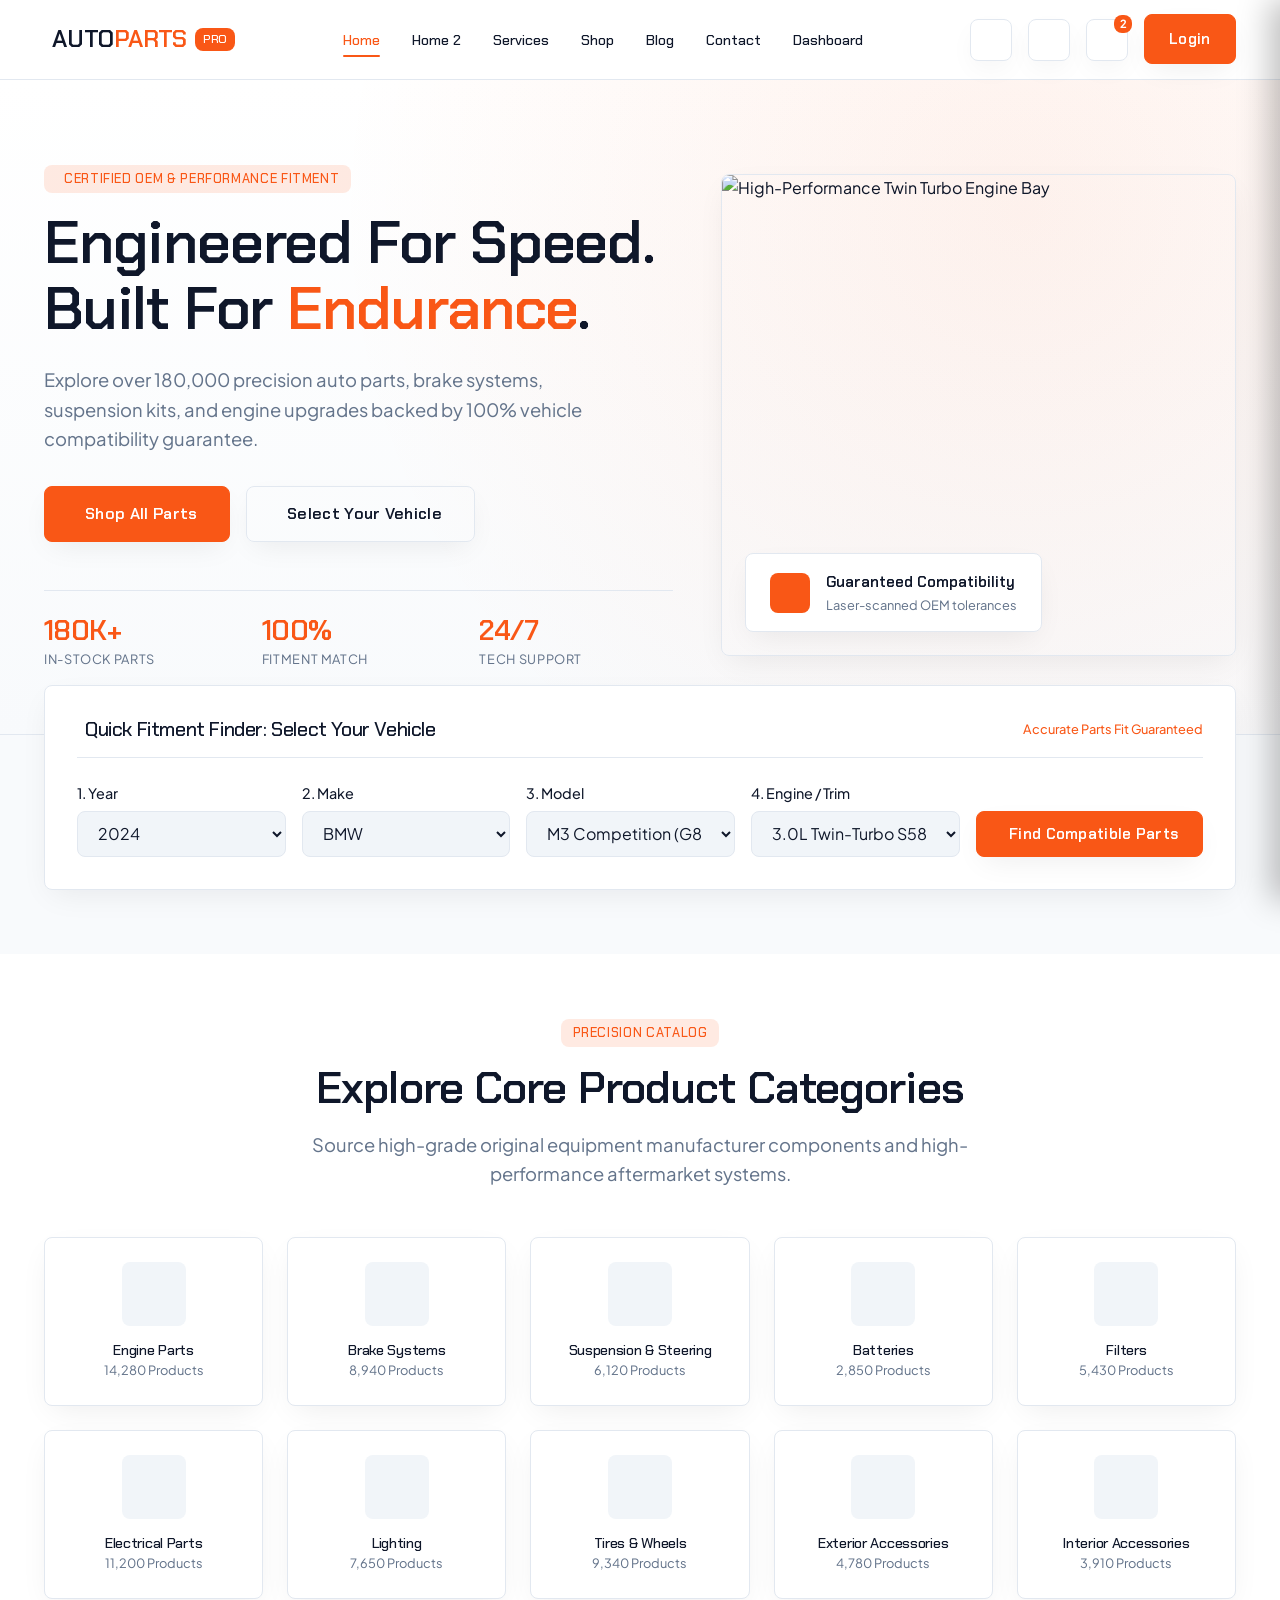
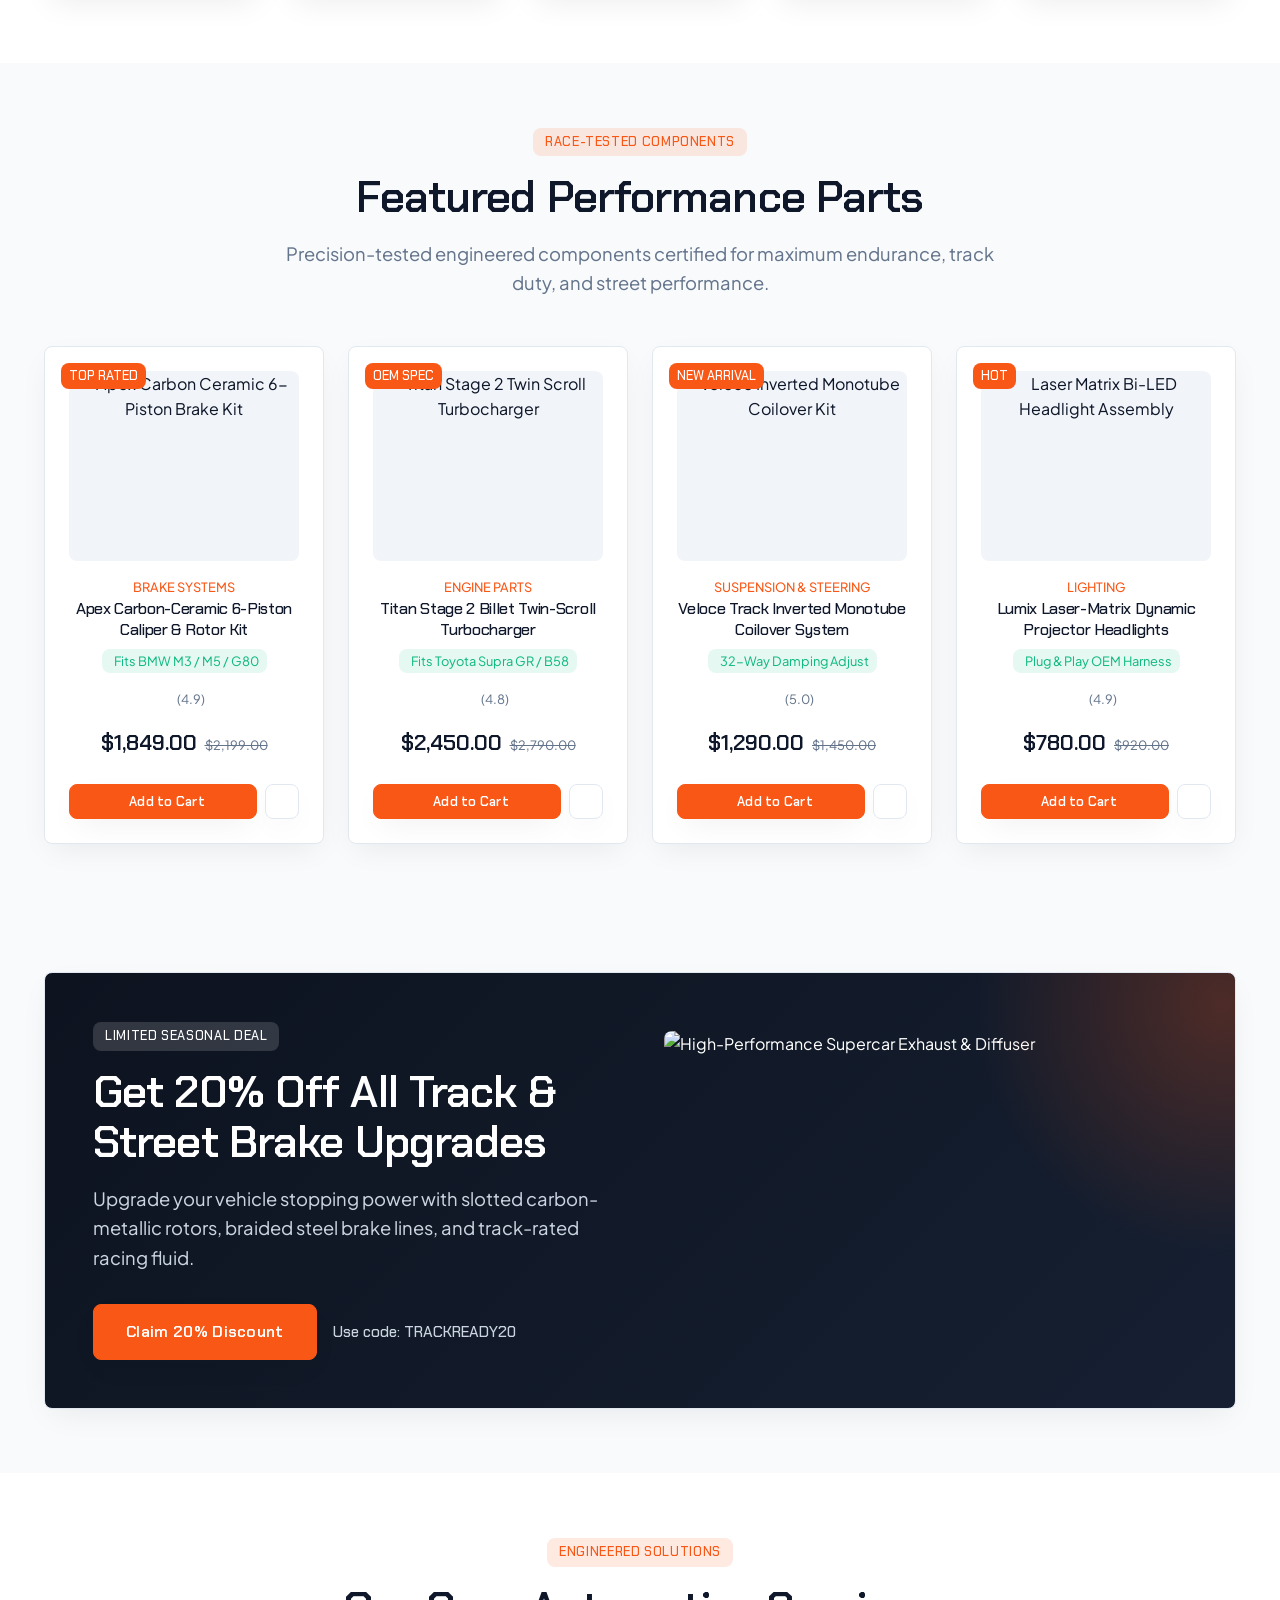
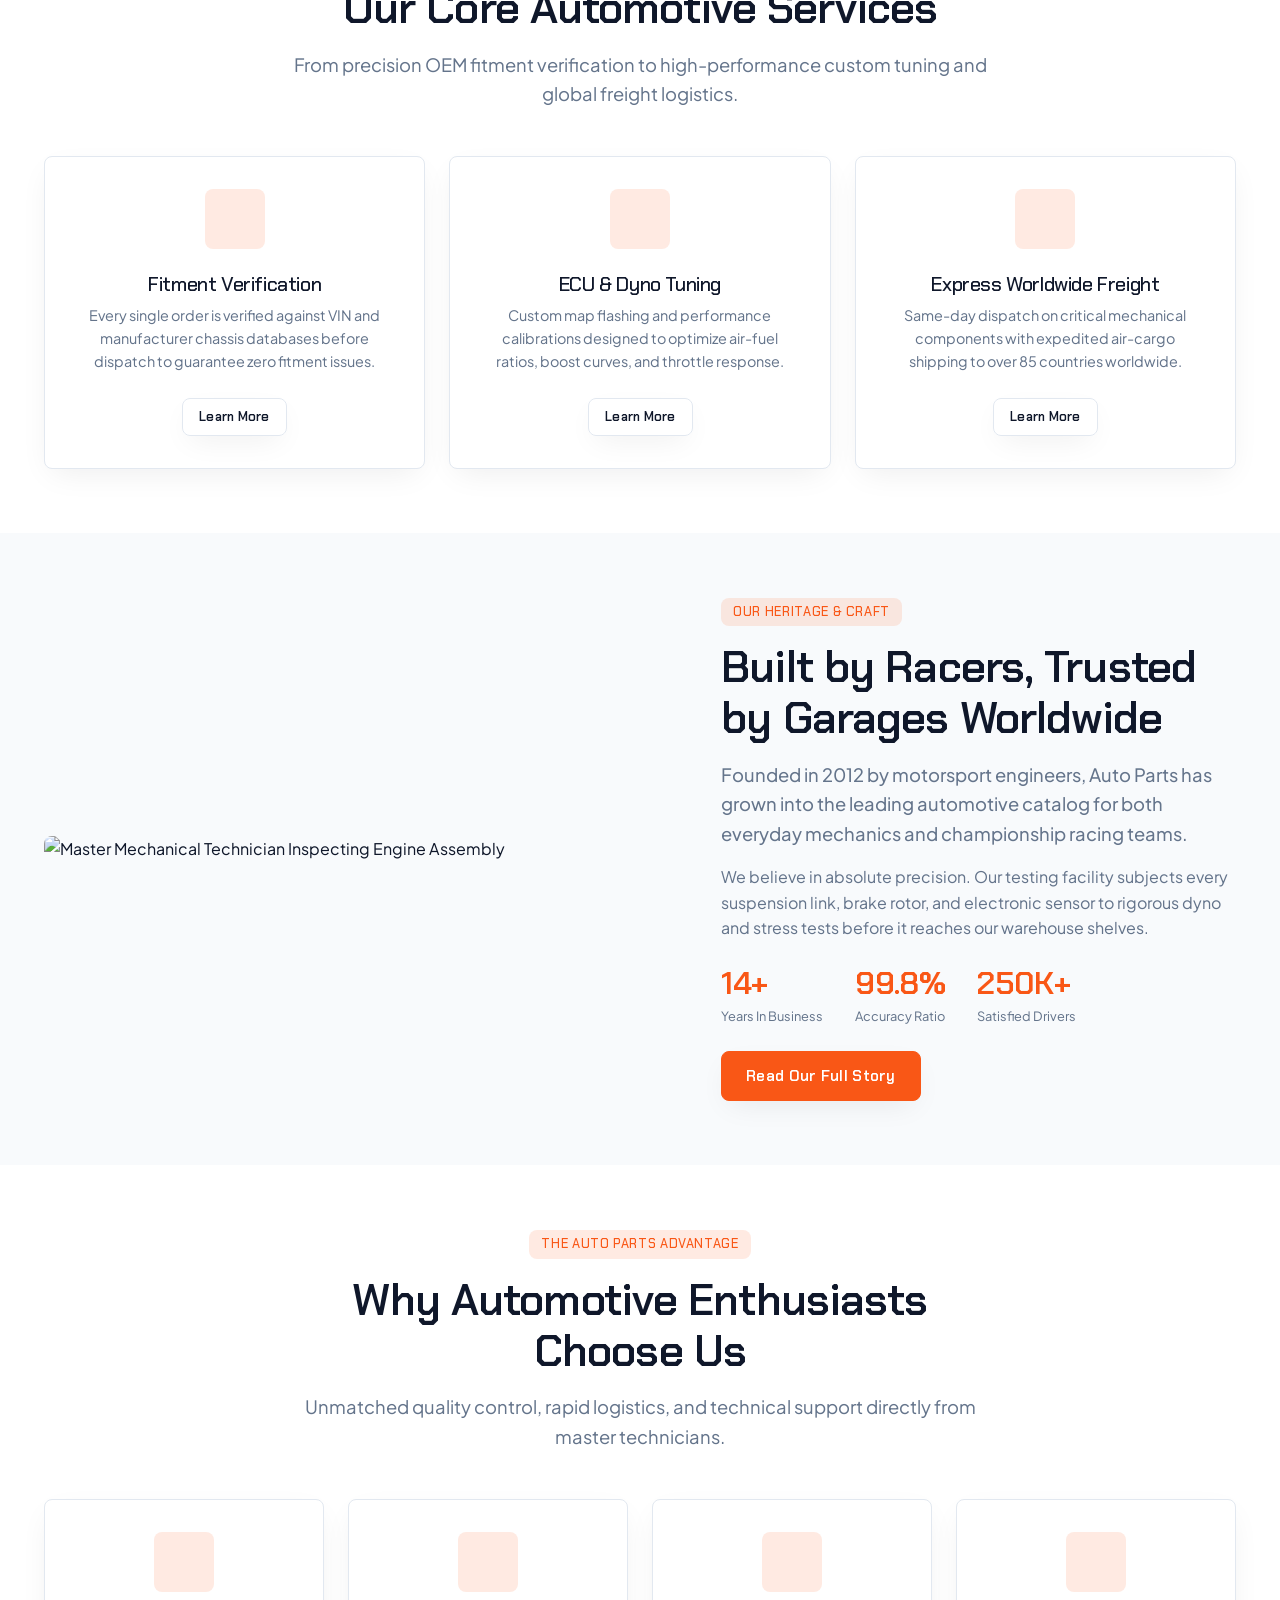
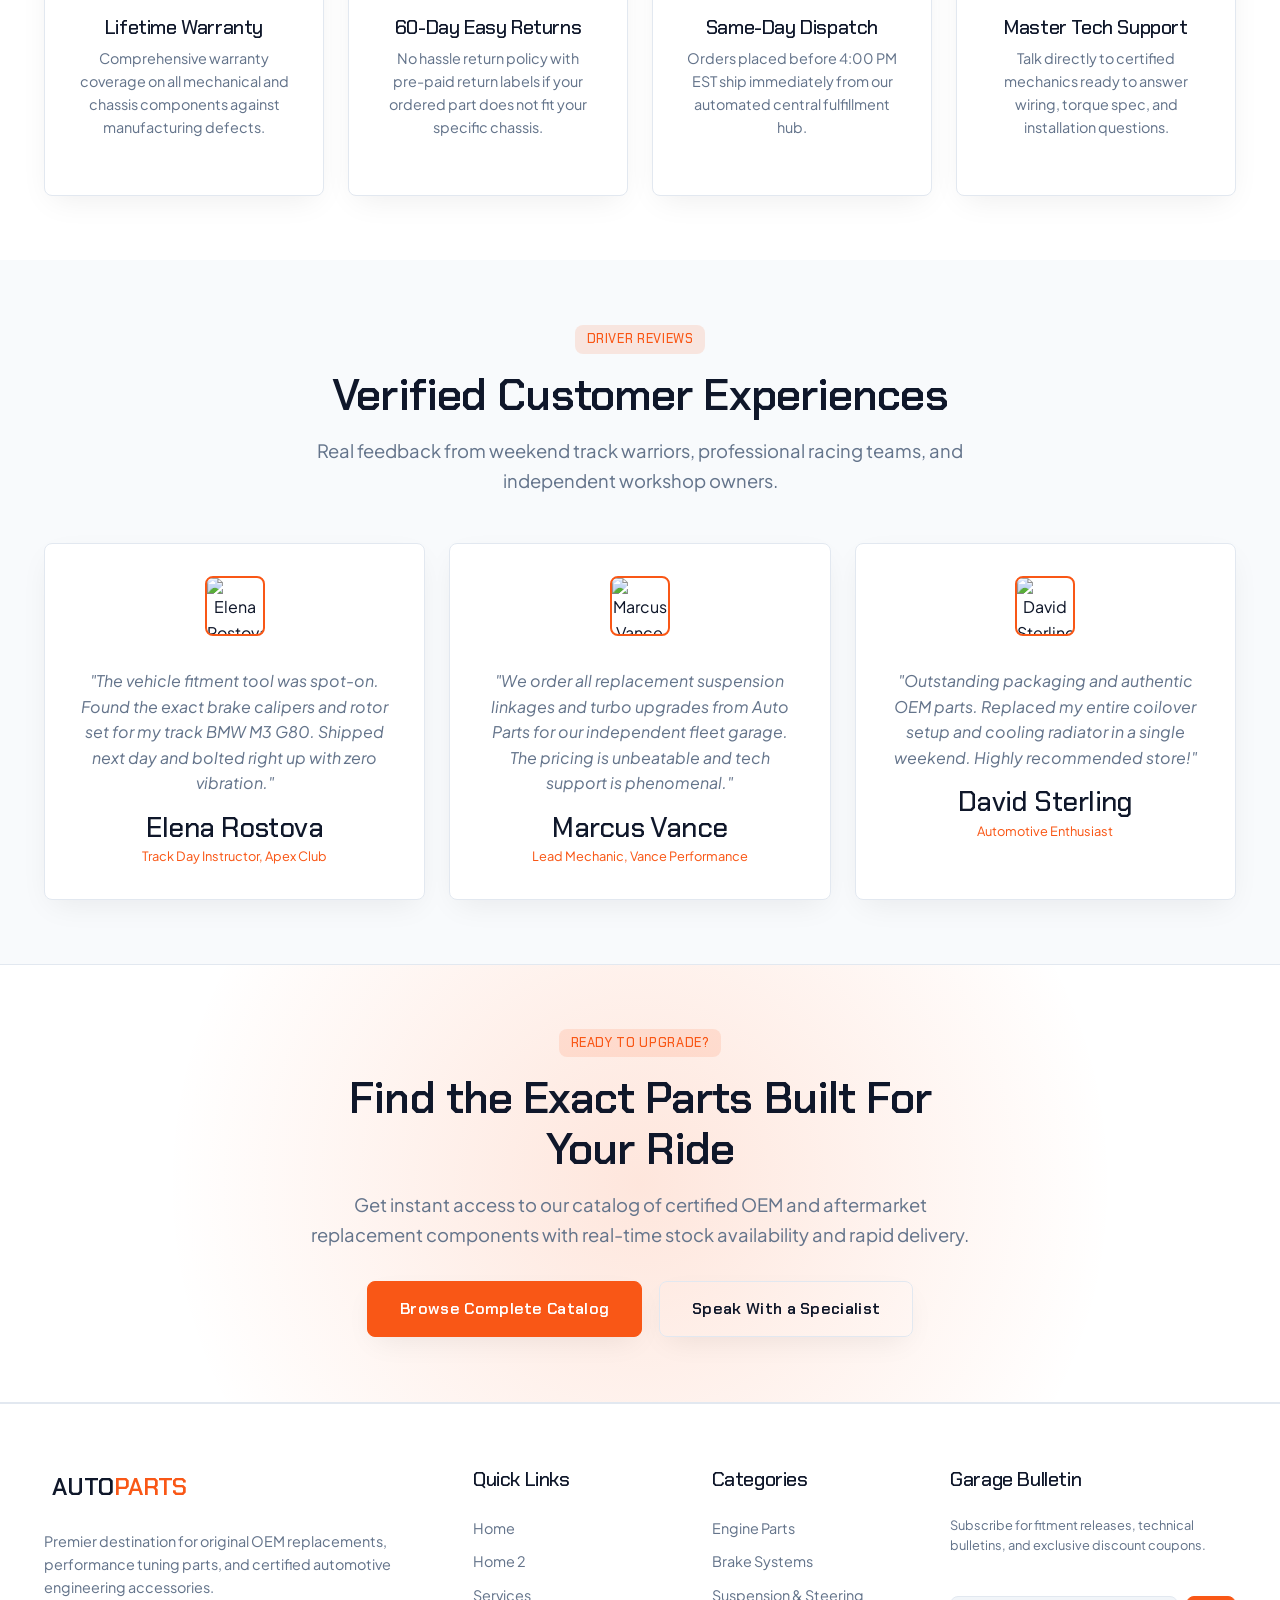
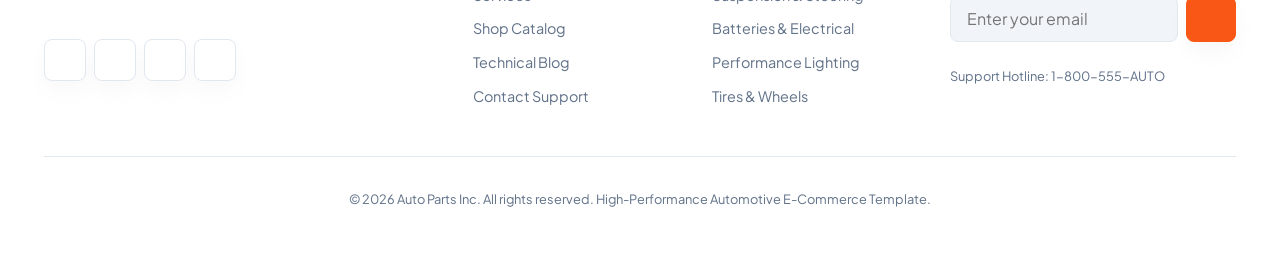
==== index.html @ 6fe3d00c "first commit" ====
<!DOCTYPE html>
<html lang="en">
<head>
  <meta charset="UTF-8">
  <meta name="viewport" content="width=device-width, initial-scale=1.0">
  <title>Auto Parts — High-Performance Automotive Parts & Accessories</title>
  <meta name="description" content="Premium OEM and aftermarket auto parts, high-performance brake systems, engines, suspension, and vehicle fitment lookup with guaranteed compatibility.">
  
  <!-- Favicon -->
  <link rel="icon" href="data:image/svg+xml,<svg xmlns='http://www.w3.org/2000/svg' viewBox='0 0 24 24' fill='%23f95716'><path d='M12 2C6.48 2 2 6.48 2 12s4.48 10 10 10 10-4.48 10-10S17.52 2 12 2zm0 18c-4.41 0-8-3.59-8-8s3.59-8 8-8 8 3.59 8 8-3.59 8-8 8zm-1-13h2v6h-2zm0 8h2v2h-2z'/></svg>">

  <!-- Remix Icon CDN -->
  <link rel="stylesheet" href="https://cdn.jsdelivr.net/npm/remixicon@4.2.0/fonts/remixicon.css">

  <!-- Core Stylesheet -->
  <link rel="stylesheet" href="assets/css/style.css">
  <link rel="stylesheet" href="assets/css/rtl.css" id="rtl-stylesheet" disabled>

  <!-- Structured Data JSON-LD (Step 14) -->
  <script type="application/ld+json">
  {
    "@context": "https://schema.org",
    "@type": "AutoPartsStore",
    "name": "Auto Parts",
    "description": "High-Performance automotive parts, OEM replacements, and precision accessories.",
    "url": "https://autoparts.com",
    "priceRange": "$$",
    "telephone": "+1-800-555-AUTO",
    "address": {
      "@type": "PostalAddress",
      "streetAddress": "400 Performance Way",
      "addressLocality": "Detroit",
      "addressRegion": "MI",
      "postalCode": "48201",
      "addressCountry": "US"
    }
  }
  </script>
</head>
<body>

  <!-- SITE HEADER (STEP 4) -->
  <header class="site-header" id="site-header">
    <div class="container header-container">
      <!-- Brand Logo -->
      <a href="index.html" class="brand-logo" id="brand-logo" aria-label="Auto Parts Home">
        <i class="ri-steering-2-fill"></i>
        <span>AUTO<span style="color: var(--color-accent);">PARTS</span></span>
        <span class="brand-badge">PRO</span>
      </a>

      <!-- Desktop Horizontal Navigation (> 1024px) -->
      <nav aria-label="Main Navigation">
        <ul class="nav-menu-desktop">
          <li><a href="index.html" class="nav-link active">Home</a></li>
          <li><a href="home2.html" class="nav-link">Home 2</a></li>
          <li><a href="services.html" class="nav-link">Services</a></li>
          <li><a href="shop.html" class="nav-link">Shop</a></li>
          <li><a href="blog.html" class="nav-link">Blog</a></li>
          <li><a href="contact.html" class="nav-link">Contact</a></li>
          <li><a href="dashboard.html" class="nav-link">Dashboard</a></li>
        </ul>
      </nav>

      <!-- Action Items: RTL, Theme Toggle, Cart, Login, Hamburger -->
      <div class="header-actions">
        <!-- RTL Toggle Button (Left-Right Icon per Step 5) -->
        <button class="btn-icon rtl-toggle-btn" id="rtl-toggle" aria-label="Toggle RTL Direction" title="Toggle RTL">
          <i class="ri-arrow-left-right-line"></i>
        </button>

        <!-- Theme Toggle Desktop (> 1024px) -->
        <button class="btn-icon theme-toggle-btn theme-toggle-desktop" id="theme-toggle" aria-label="Toggle Dark/Light Mode" title="Toggle Theme">
          <i class="ri-moon-line"></i>
        </button>

        <!-- Cart Quick Access -->
        <a href="shop.html" class="btn-icon" aria-label="View Shopping Cart" title="View Cart" style="position: relative;">
          <i class="ri-shopping-bag-3-line"></i>
          <span class="cart-counter-badge" style="position: absolute; top: -5px; inset-inline-end: -5px; background: var(--color-accent); color: #fff; font-size: 0.7rem; font-weight: 700; width: 18px; height: 18px; border-radius: var(--radius-global); display: inline-flex; align-items: center; justify-content: center;">2</span>
        </a>

        <!-- Login Button labeled exactly 'Login' per Step 4 -->
        <a href="login.html" class="btn btn-primary" id="nav-login-btn">Login</a>

        <!-- Hamburger Icon (<= 1024px) -->
        <button class="hamburger-btn" id="hamburger-toggle" aria-label="Open Navigation Menu">
          <i class="ri-menu-4-line"></i>
        </button>
      </div>
    </div>
  </header>

  <!-- MOBILE SLIDE DRAWER (<= 1024px) -->
  <div class="drawer-backdrop" id="drawer-backdrop"></div>
  <aside class="mobile-drawer" id="mobile-drawer" aria-label="Mobile Navigation Drawer">
    <div class="drawer-header">
      <a href="index.html" class="brand-logo">
        <i class="ri-steering-2-fill"></i>
        <span>AUTO<span style="color: var(--color-accent);">PARTS</span></span>
      </a>
      <button class="drawer-close-btn" id="drawer-close" aria-label="Close Navigation Drawer">
        <i class="ri-close-line"></i>
      </button>
    </div>

    <!-- Navigation Links -->
    <ul class="drawer-links">
      <li><a href="index.html" class="drawer-link active"><i class="ri-home-4-line"></i> Home</a></li>
      <li><a href="home2.html" class="drawer-link"><i class="ri-dashboard-2-line"></i> Home 2</a></li>
      <li><a href="services.html" class="drawer-link"><i class="ri-tools-line"></i> Services</a></li>
      <li><a href="shop.html" class="drawer-link"><i class="ri-store-2-line"></i> Shop Catalog</a></li>
      <li><a href="blog.html" class="drawer-link"><i class="ri-article-line"></i> Blog</a></li>
      <li><a href="contact.html" class="drawer-link"><i class="ri-mail-line"></i> Contact</a></li>
      <li><a href="dashboard.html" class="drawer-link"><i class="ri-speed-up-line"></i> Dashboard</a></li>
      <li><a href="login.html" class="drawer-link"><i class="ri-login-box-line"></i> Login</a></li>
    </ul>

    <!-- Controls inside drawer per Step 5 & 6 -->
    <div class="drawer-controls">
      <div class="drawer-control-row">
        <span>Dark / Light Mode</span>
        <button class="btn-icon theme-toggle-btn" aria-label="Toggle Theme in Drawer">
          <i class="ri-moon-line"></i>
        </button>
      </div>
      <div class="drawer-control-row">
        <span>Toggle RTL (⇄)</span>
        <button class="btn-icon rtl-toggle-btn" aria-label="Toggle RTL in Drawer">
          <i class="ri-arrow-left-right-line"></i>
        </button>
      </div>
    </div>
  </aside>

  <main id="main-content">
    <!-- 9.1 HERO SECTION WITH ANIMATION (STEP 11) -->
    <section class="hero-section" id="hero">
      <div class="container hero-grid">
        <div class="hero-content">
          <div class="section-tag">
            <i class="ri-shield-flash-line"></i> Certified OEM & Performance Fitment
          </div>
          <h1 class="hero-title">
            Engineered For Speed. Built For <span class="accent-word">Endurance</span>.
          </h1>
          <p class="hero-desc">
            Explore over 180,000 precision auto parts, brake systems, suspension kits, and engine upgrades backed by 100% vehicle compatibility guarantee.
          </p>
          <div class="hero-actions">
            <a href="shop.html" class="btn btn-primary btn-lg" id="hero-cta-shop">
              <i class="ri-shopping-cart-2-line"></i> Shop All Parts
            </a>
            <a href="#vehicle-finder" class="btn btn-outline btn-lg" id="hero-cta-finder">
              <i class="ri-car-line"></i> Select Your Vehicle
            </a>
          </div>
          <div class="hero-stats">
            <div class="stat-item">
              <h3>180K+</h3>
              <p>In-Stock Parts</p>
            </div>
            <div class="stat-item">
              <h3>100%</h3>
              <p>Fitment Match</p>
            </div>
            <div class="stat-item">
              <h3>24/7</h3>
              <p>Tech Support</p>
            </div>
          </div>
        </div>

        <div class="hero-media">
          <div class="hero-media-wrapper">
            <img src="https://images.unsplash.com/photo-1617814076367-b759c7d7e738?auto=format&fit=crop&w=1200&q=80" alt="High-Performance Twin Turbo Engine Bay" loading="eager">
          </div>
          <div class="hero-floating-badge">
            <div class="badge-icon">
              <i class="ri-verified-badge-fill"></i>
            </div>
            <div>
              <div style="font-family: var(--font-heading); font-weight: 520; font-size: 0.95rem; color: var(--text-main);">Guaranteed Compatibility</div>
              <div style="font-size: 0.8rem; color: var(--text-muted);">Laser-scanned OEM tolerances</div>
            </div>
          </div>
        </div>
      </div>
    </section>

    <!-- VEHICLE FINDER WIDGET SECTION -->
    <section class="section" id="vehicle-finder" style="padding-top: 0;">
      <div class="container">
        <div class="vehicle-finder-card">
          <div class="finder-header">
            <h3 class="finder-title">
              <i class="ri-compass-3-line"></i> Quick Fitment Finder: Select Your Vehicle
            </h3>
            <span style="font-size: var(--size-caption); color: var(--color-accent); font-weight: var(--weight-label);">
              <i class="ri-check-line"></i> Accurate Parts Fit Guaranteed
            </span>
          </div>
          <form id="vehicle-finder-form" class="finder-form">
            <div class="form-group">
              <label for="finder-year">1. Year</label>
              <select id="finder-year" class="form-control" required>
                <option value="">Select Year</option>
                <option value="2025">2025</option>
                <option value="2024" selected>2024</option>
                <option value="2023">2023</option>
                <option value="2022">2022</option>
                <option value="2021">2021</option>
                <option value="2020">2020</option>
                <option value="2019">2019</option>
              </select>
            </div>
            <div class="form-group">
              <label for="finder-make">2. Make</label>
              <select id="finder-make" class="form-control" required>
                <option value="">Select Make</option>
                <option value="Porsche">Porsche</option>
                <option value="BMW" selected>BMW</option>
                <option value="Toyota">Toyota</option>
                <option value="Ford">Ford</option>
                <option value="Audi">Audi</option>
              </select>
            </div>
            <div class="form-group">
              <label for="finder-model">3. Model</label>
              <select id="finder-model" class="form-control" required>
                <option value="M3 Competition (G80)" selected>M3 Competition (G80)</option>
                <option value="M5 CS (F90)">M5 CS (F90)</option>
                <option value="330i M-Sport">330i M-Sport</option>
                <option value="X5 M50i">X5 M50i</option>
              </select>
            </div>
            <div class="form-group">
              <label for="finder-engine">4. Engine / Trim</label>
              <select id="finder-engine" class="form-control">
                <option value="3.0L Twin-Turbo S58" selected>3.0L Twin-Turbo S58</option>
                <option value="4.4L Twin-Turbo V8">4.4L Twin-Turbo V8</option>
                <option value="2.0L Turbo B48">2.0L Turbo B48</option>
              </select>
            </div>
            <button type="submit" class="btn btn-primary" id="finder-submit-btn">
              <i class="ri-search-line"></i> Find Compatible Parts
            </button>
          </form>
        </div>
      </div>
    </section>

    <!-- 10 MAIN PRODUCT CATEGORIES (SPECIFIED IN PROMPT) -->
    <section class="section section-surface" id="categories">
      <div class="container">
        <div class="section-header">
          <div class="section-tag">Precision Catalog</div>
          <h2>Explore Core Product Categories</h2>
          <p>Source high-grade original equipment manufacturer components and high-performance aftermarket systems.</p>
        </div>

        <div class="category-grid">
          <!-- 1. Engine Parts -->
          <a href="shop.html?cat=engine" class="category-card" id="cat-engine">
            <div class="category-icon"><i class="ri-dashboard-3-line"></i></div>
            <h3 class="category-name">Engine Parts</h3>
            <span class="category-count">14,280 Products</span>
          </a>

          <!-- 2. Brake Systems -->
          <a href="shop.html?cat=brakes" class="category-card" id="cat-brakes">
            <div class="category-icon"><i class="ri-disc-line"></i></div>
            <h3 class="category-name">Brake Systems</h3>
            <span class="category-count">8,940 Products</span>
          </a>

          <!-- 3. Suspension & Steering -->
          <a href="shop.html?cat=suspension" class="category-card" id="cat-suspension">
            <div class="category-icon"><i class="ri-git-commit-line"></i></div>
            <h3 class="category-name">Suspension & Steering</h3>
            <span class="category-count">6,120 Products</span>
          </a>

          <!-- 4. Batteries -->
          <a href="shop.html?cat=batteries" class="category-card" id="cat-batteries">
            <div class="category-icon"><i class="ri-battery-charge-line"></i></div>
            <h3 class="category-name">Batteries</h3>
            <span class="category-count">2,850 Products</span>
          </a>

          <!-- 5. Filters -->
          <a href="shop.html?cat=filters" class="category-card" id="cat-filters">
            <div class="category-icon"><i class="ri-filter-3-line"></i></div>
            <h3 class="category-name">Filters</h3>
            <span class="category-count">5,430 Products</span>
          </a>

          <!-- 6. Electrical Parts -->
          <a href="shop.html?cat=electrical" class="category-card" id="cat-electrical">
            <div class="category-icon"><i class="ri-flashlight-line"></i></div>
            <h3 class="category-name">Electrical Parts</h3>
            <span class="category-count">11,200 Products</span>
          </a>

          <!-- 7. Lighting -->
          <a href="shop.html?cat=lighting" class="category-card" id="cat-lighting">
            <div class="category-icon"><i class="ri-lightbulb-flash-line"></i></div>
            <h3 class="category-name">Lighting</h3>
            <span class="category-count">7,650 Products</span>
          </a>

          <!-- 8. Tires & Wheels -->
          <a href="shop.html?cat=tires-wheels" class="category-card" id="cat-wheels">
            <div class="category-icon"><i class="ri-lifebuoy-line"></i></div>
            <h3 class="category-name">Tires & Wheels</h3>
            <span class="category-count">9,340 Products</span>
          </a>

          <!-- 9. Exterior Accessories -->
          <a href="shop.html?cat=exterior" class="category-card" id="cat-exterior">
            <div class="category-icon"><i class="ri-shield-star-line"></i></div>
            <h3 class="category-name">Exterior Accessories</h3>
            <span class="category-count">4,780 Products</span>
          </a>

          <!-- 10. Interior Accessories -->
          <a href="shop.html?cat=interior" class="category-card" id="cat-interior">
            <div class="category-icon"><i class="ri-armchair-line"></i></div>
            <h3 class="category-name">Interior Accessories</h3>
            <span class="category-count">3,910 Products</span>
          </a>
        </div>
      </div>
    </section>

    <!-- FEATURED AUTO PARTS -->
    <section class="section" id="featured-parts">
      <div class="container">
        <div class="section-header">
          <div class="section-tag">Race-Tested Components</div>
          <h2>Featured Performance Parts</h2>
          <p>Precision-tested engineered components certified for maximum endurance, track duty, and street performance.</p>
        </div>

        <div class="product-grid">
          <!-- Product 1 -->
          <article class="product-card" id="part-1">
            <span class="product-badge">Top Rated</span>
            <div class="product-image-wrap">
              <img src="https://images.unsplash.com/photo-1600793575654-910699b5e4d4?auto=format&fit=crop&w=600&q=80" alt="Apex Carbon Ceramic 6-Piston Brake Kit" loading="lazy">
            </div>
            <span class="product-cat">Brake Systems</span>
            <h3 class="product-title">Apex Carbon-Ceramic 6-Piston Caliper & Rotor Kit</h3>
            <div class="compatibility-tag"><i class="ri-check-line"></i> Fits BMW M3 / M5 / G80</div>
            <div class="product-rating">
              <i class="ri-star-fill"></i><i class="ri-star-fill"></i><i class="ri-star-fill"></i><i class="ri-star-fill"></i><i class="ri-star-fill"></i>
              <span style="color: var(--text-muted); margin-inline-start: 4px;">(4.9)</span>
            </div>
            <div class="product-price-row">
              <span class="current-price">$1,849.00</span>
              <span class="old-price">$2,199.00</span>
            </div>
            <div class="product-actions">
              <button class="btn btn-primary btn-sm btn-add-cart" style="flex: 1;" data-name="Apex Carbon-Ceramic Brake Kit">
                <i class="ri-shopping-cart-line"></i> Add to Cart
              </button>
              <a href="shop.html" class="btn btn-outline btn-sm" aria-label="Details"><i class="ri-eye-line"></i></a>
            </div>
          </article>

          <!-- Product 2 -->
          <article class="product-card" id="part-2">
            <span class="product-badge">OEM Spec</span>
            <div class="product-image-wrap">
              <img src="https://images.unsplash.com/photo-1486006920555-c77dce18193b?auto=format&fit=crop&w=600&q=80" alt="Titan Stage 2 Twin Scroll Turbocharger" loading="lazy">
            </div>
            <span class="product-cat">Engine Parts</span>
            <h3 class="product-title">Titan Stage 2 Billet Twin-Scroll Turbocharger</h3>
            <div class="compatibility-tag"><i class="ri-check-line"></i> Fits Toyota Supra GR / B58</div>
            <div class="product-rating">
              <i class="ri-star-fill"></i><i class="ri-star-fill"></i><i class="ri-star-fill"></i><i class="ri-star-fill"></i><i class="ri-star-half-fill"></i>
              <span style="color: var(--text-muted); margin-inline-start: 4px;">(4.8)</span>
            </div>
            <div class="product-price-row">
              <span class="current-price">$2,450.00</span>
              <span class="old-price">$2,790.00</span>
            </div>
            <div class="product-actions">
              <button class="btn btn-primary btn-sm btn-add-cart" style="flex: 1;" data-name="Titan Stage 2 Turbocharger">
                <i class="ri-shopping-cart-line"></i> Add to Cart
              </button>
              <a href="shop.html" class="btn btn-outline btn-sm" aria-label="Details"><i class="ri-eye-line"></i></a>
            </div>
          </article>

          <!-- Product 3 -->
          <article class="product-card" id="part-3">
            <span class="product-badge">New Arrival</span>
            <div class="product-image-wrap">
              <img src="https://images.unsplash.com/photo-1580273916550-e323be2ae537?auto=format&fit=crop&w=600&q=80" alt="Veloce Inverted Monotube Coilover Kit" loading="lazy">
            </div>
            <span class="product-cat">Suspension & Steering</span>
            <h3 class="product-title">Veloce Track Inverted Monotube Coilover System</h3>
            <div class="compatibility-tag"><i class="ri-check-line"></i> 32-Way Damping Adjust</div>
            <div class="product-rating">
              <i class="ri-star-fill"></i><i class="ri-star-fill"></i><i class="ri-star-fill"></i><i class="ri-star-fill"></i><i class="ri-star-fill"></i>
              <span style="color: var(--text-muted); margin-inline-start: 4px;">(5.0)</span>
            </div>
            <div class="product-price-row">
              <span class="current-price">$1,290.00</span>
              <span class="old-price">$1,450.00</span>
            </div>
            <div class="product-actions">
              <button class="btn btn-primary btn-sm btn-add-cart" style="flex: 1;" data-name="Veloce Coilover System">
                <i class="ri-shopping-cart-line"></i> Add to Cart
              </button>
              <a href="shop.html" class="btn btn-outline btn-sm" aria-label="Details"><i class="ri-eye-line"></i></a>
            </div>
          </article>

          <!-- Product 4 -->
          <article class="product-card" id="part-4">
            <span class="product-badge">Hot</span>
            <div class="product-image-wrap">
              <img src="https://images.unsplash.com/photo-1541348263662-e0c8de4259ba?auto=format&fit=crop&w=600&q=80" alt="Laser Matrix Bi-LED Headlight Assembly" loading="lazy">
            </div>
            <span class="product-cat">Lighting</span>
            <h3 class="product-title">Lumix Laser-Matrix Dynamic Projector Headlights</h3>
            <div class="compatibility-tag"><i class="ri-check-line"></i> Plug & Play OEM Harness</div>
            <div class="product-rating">
              <i class="ri-star-fill"></i><i class="ri-star-fill"></i><i class="ri-star-fill"></i><i class="ri-star-fill"></i><i class="ri-star-fill"></i>
              <span style="color: var(--text-muted); margin-inline-start: 4px;">(4.9)</span>
            </div>
            <div class="product-price-row">
              <span class="current-price">$780.00</span>
              <span class="old-price">$920.00</span>
            </div>
            <div class="product-actions">
              <button class="btn btn-primary btn-sm btn-add-cart" style="flex: 1;" data-name="Lumix Laser-Matrix Headlights">
                <i class="ri-shopping-cart-line"></i> Add to Cart
              </button>
              <a href="shop.html" class="btn btn-outline btn-sm" aria-label="Details"><i class="ri-eye-line"></i></a>
            </div>
          </article>
        </div>
      </div>
    </section>

    <!-- SPECIAL OFFER PROMO BANNER -->
    <section class="section" id="special-offer">
      <div class="container">
        <div class="promo-banner">
          <div class="promo-content">
            <span class="section-tag" style="background: rgba(255,255,255,0.15); color: #fff;">Limited Seasonal Deal</span>
            <h2>Get 20% Off All Track & Street Brake Upgrades</h2>
            <p>Upgrade your vehicle stopping power with slotted carbon-metallic rotors, braided steel brake lines, and track-rated racing fluid.</p>
            <div style="display: flex; gap: var(--space-2); align-items: center; flex-wrap: wrap;">
              <a href="shop.html?cat=brakes" class="btn btn-primary btn-lg">Claim 20% Discount</a>
              <span style="font-family: var(--font-heading); font-size: 0.95rem; color: #cbd5e1;">Use code: <strong>TRACKREADY20</strong></span>
            </div>
          </div>
          <div class="promo-media">
            <img src="https://images.unsplash.com/photo-1511919884226-fd3cad34687c?auto=format&fit=crop&w=800&q=80" alt="High-Performance Supercar Exhaust & Diffuser" loading="lazy">
          </div>
        </div>
      </div>
    </section>

    <!-- 9.1 SERVICES SECTION (CARD GRID PER STEP 9.1) -->
    <section class="section section-surface" id="services">
      <div class="container">
        <div class="section-header">
          <div class="section-tag">Engineered Solutions</div>
          <h2>Our Core Automotive Services</h2>
          <p>From precision OEM fitment verification to high-performance custom tuning and global freight logistics.</p>
        </div>

        <div class="services-grid">
          <!-- Service 1 -->
          <div class="card" id="service-1">
            <div class="card-icon"><i class="ri-microscope-line"></i></div>
            <h3 class="card-title">Fitment Verification</h3>
            <p class="card-text">Every single order is verified against VIN and manufacturer chassis databases before dispatch to guarantee zero fitment issues.</p>
            <a href="services.html" class="btn btn-outline btn-sm">Learn More</a>
          </div>

          <!-- Service 2 -->
          <div class="card" id="service-2">
            <div class="card-icon"><i class="ri-cpu-line"></i></div>
            <h3 class="card-title">ECU & Dyno Tuning</h3>
            <p class="card-text">Custom map flashing and performance calibrations designed to optimize air-fuel ratios, boost curves, and throttle response.</p>
            <a href="services.html" class="btn btn-outline btn-sm">Learn More</a>
          </div>

          <!-- Service 3 -->
          <div class="card" id="service-3">
            <div class="card-icon"><i class="ri-truck-line"></i></div>
            <h3 class="card-title">Express Worldwide Freight</h3>
            <p class="card-text">Same-day dispatch on critical mechanical components with expedited air-cargo shipping to over 85 countries worldwide.</p>
            <a href="services.html" class="btn btn-outline btn-sm">Learn More</a>
          </div>
        </div>
      </div>
    </section>

    <!-- 9.1 ABOUT SECTION (STORY + VISUALS PER STEP 9.1) -->
    <section class="section" id="about">
      <div class="container">
        <div class="hero-grid" style="align-items: center;">
          <div class="hero-media">
            <img src="https://images.unsplash.com/photo-1619642751034-765dfdf7c58e?auto=format&fit=crop&w=800&q=80" alt="Master Mechanical Technician Inspecting Engine Assembly" loading="lazy">
          </div>
          <div>
            <div class="section-tag">Our Heritage & Craft</div>
            <h2>Built by Racers, Trusted by Garages Worldwide</h2>
            <p class="lead">Founded in 2012 by motorsport engineers, Auto Parts has grown into the leading automotive catalog for both everyday mechanics and championship racing teams.</p>
            <p>We believe in absolute precision. Our testing facility subjects every suspension link, brake rotor, and electronic sensor to rigorous dyno and stress tests before it reaches our warehouse shelves.</p>
            <div style="display: flex; gap: var(--space-4); margin-block: var(--space-3);">
              <div>
                <h3 style="color: var(--color-accent); font-size: 2rem; margin: 0;">14+</h3>
                <span style="font-size: var(--size-caption); color: var(--text-muted);">Years In Business</span>
              </div>
              <div>
                <h3 style="color: var(--color-accent); font-size: 2rem; margin: 0;">99.8%</h3>
                <span style="font-size: var(--size-caption); color: var(--text-muted);">Accuracy Ratio</span>
              </div>
              <div>
                <h3 style="color: var(--color-accent); font-size: 2rem; margin: 0;">250K+</h3>
                <span style="font-size: var(--size-caption); color: var(--text-muted);">Satisfied Drivers</span>
              </div>
            </div>
            <a href="about.html" class="btn btn-primary">Read Our Full Story</a>
          </div>
        </div>
      </div>
    </section>

    <!-- 9.1 FEATURES / HIGHLIGHTS SECTION (ICON + TEXT GRID) -->
    <section class="section section-surface" id="features">
      <div class="container">
        <div class="section-header">
          <div class="section-tag">The Auto Parts Advantage</div>
          <h2>Why Automotive Enthusiasts Choose Us</h2>
          <p>Unmatched quality control, rapid logistics, and technical support directly from master technicians.</p>
        </div>

        <div class="features-grid">
          <div class="card">
            <div class="card-icon"><i class="ri-shield-check-line"></i></div>
            <h3 class="card-title">Lifetime Warranty</h3>
            <p class="card-text">Comprehensive warranty coverage on all mechanical and chassis components against manufacturing defects.</p>
          </div>

          <div class="card">
            <div class="card-icon"><i class="ri-exchange-dollar-line"></i></div>
            <h3 class="card-title">60-Day Easy Returns</h3>
            <p class="card-text">No hassle return policy with pre-paid return labels if your ordered part does not fit your specific chassis.</p>
          </div>

          <div class="card">
            <div class="card-icon"><i class="ri-flight-takeoff-line"></i></div>
            <h3 class="card-title">Same-Day Dispatch</h3>
            <p class="card-text">Orders placed before 4:00 PM EST ship immediately from our automated central fulfillment hub.</p>
          </div>

          <div class="card">
            <div class="card-icon"><i class="ri-customer-service-2-line"></i></div>
            <h3 class="card-title">Master Tech Support</h3>
            <p class="card-text">Talk directly to certified mechanics ready to answer wiring, torque spec, and installation questions.</p>
          </div>
        </div>
      </div>
    </section>

    <!-- 9.1 TESTIMONIALS SECTION (GRID PER STEP 9.1) -->
    <section class="section" id="testimonials">
      <div class="container">
        <div class="section-header">
          <div class="section-tag">Driver Reviews</div>
          <h2>Verified Customer Experiences</h2>
          <p>Real feedback from weekend track warriors, professional racing teams, and independent workshop owners.</p>
        </div>

        <div class="testimonial-grid">
          <div class="card">
            <img src="https://images.unsplash.com/photo-1534528741775-53994a69daeb?auto=format&fit=crop&w=200&q=80" alt="Elena Rostova" class="testimonial-avatar">
            <div class="product-rating" style="margin-bottom: var(--space-2);">
              <i class="ri-star-fill"></i><i class="ri-star-fill"></i><i class="ri-star-fill"></i><i class="ri-star-fill"></i><i class="ri-star-fill"></i>
            </div>
            <p class="testimonial-quote">"The vehicle fitment tool was spot-on. Found the exact brake calipers and rotor set for my track BMW M3 G80. Shipped next day and bolted right up with zero vibration."</p>
            <h3 class="testimonial-author">Elena Rostova</h3>
            <span class="testimonial-role">Track Day Instructor, Apex Club</span>
          </div>

          <div class="card">
            <img src="https://images.unsplash.com/photo-1507003211169-0a1dd7228f2d?auto=format&fit=crop&w=200&q=80" alt="Marcus Vance" class="testimonial-avatar">
            <div class="product-rating" style="margin-bottom: var(--space-2);">
              <i class="ri-star-fill"></i><i class="ri-star-fill"></i><i class="ri-star-fill"></i><i class="ri-star-fill"></i><i class="ri-star-fill"></i>
            </div>
            <p class="testimonial-quote">"We order all replacement suspension linkages and turbo upgrades from Auto Parts for our independent fleet garage. The pricing is unbeatable and tech support is phenomenal."</p>
            <h3 class="testimonial-author">Marcus Vance</h3>
            <span class="testimonial-role">Lead Mechanic, Vance Performance</span>
          </div>

          <div class="card">
            <img src="https://images.unsplash.com/photo-1500648767791-00dcc994a43e?auto=format&fit=crop&w=200&q=80" alt="David Sterling" class="testimonial-avatar">
            <div class="product-rating" style="margin-bottom: var(--space-2);">
              <i class="ri-star-fill"></i><i class="ri-star-fill"></i><i class="ri-star-fill"></i><i class="ri-star-fill"></i><i class="ri-star-fill"></i>
            </div>
            <p class="testimonial-quote">"Outstanding packaging and authentic OEM parts. Replaced my entire coilover setup and cooling radiator in a single weekend. Highly recommended store!"</p>
            <h3 class="testimonial-author">David Sterling</h3>
            <span class="testimonial-role">Automotive Enthusiast</span>
          </div>
        </div>
      </div>
    </section>

    <!-- 9.1 FULL-WIDTH CALL TO ACTION (STEP 9.1) -->
    <section class="cta-section" id="cta">
      <div class="container">
        <div class="cta-box">
          <div class="section-tag">Ready To Upgrade?</div>
          <h2>Find the Exact Parts Built For Your Ride</h2>
          <p>Get instant access to our catalog of certified OEM and aftermarket replacement components with real-time stock availability and rapid delivery.</p>
          <div style="display: flex; gap: var(--space-2); justify-content: center; flex-wrap: wrap;">
            <a href="shop.html" class="btn btn-primary btn-lg">Browse Complete Catalog</a>
            <a href="contact.html" class="btn btn-outline btn-lg">Speak With a Specialist</a>
          </div>
        </div>
      </div>
    </section>
  </main>

  <!-- STEP 10 — FOOTER -->
  <footer class="site-footer" id="site-footer">
    <div class="container">
      <div class="footer-grid">
        <!-- Col 1: Brand Info -->
        <div class="footer-col">
          <a href="index.html" class="brand-logo" style="margin-bottom: var(--space-1);">
            <i class="ri-steering-2-fill"></i>
            <span>AUTO<span style="color: var(--color-accent);">PARTS</span></span>
          </a>
          <p style="font-size: var(--size-label);">
            Premier destination for original OEM replacements, performance tuning parts, and certified automotive engineering accessories.
          </p>
          <div style="display: flex; gap: var(--space-1); margin-top: var(--space-1);">
            <a href="https://facebook.com" class="btn-icon" aria-label="Facebook"><i class="ri-facebook-fill"></i></a>
            <a href="https://twitter.com" class="btn-icon" aria-label="Twitter"><i class="ri-twitter-x-fill"></i></a>
            <a href="https://instagram.com" class="btn-icon" aria-label="Instagram"><i class="ri-instagram-line"></i></a>
            <a href="https://youtube.com" class="btn-icon" aria-label="YouTube"><i class="ri-youtube-line"></i></a>
          </div>
        </div>

        <!-- Col 2: Navigation Links -->
        <div class="footer-col">
          <h4 class="footer-heading">Quick Links</h4>
          <ul class="footer-links">
            <li><a href="index.html" class="footer-link">Home</a></li>
            <li><a href="home2.html" class="footer-link">Home 2</a></li>
            <li><a href="services.html" class="footer-link">Services</a></li>
            <li><a href="shop.html" class="footer-link">Shop Catalog</a></li>
            <li><a href="blog.html" class="footer-link">Technical Blog</a></li>
            <li><a href="contact.html" class="footer-link">Contact Support</a></li>
          </ul>
        </div>

        <!-- Col 3: Product Categories -->
        <div class="footer-col">
          <h4 class="footer-heading">Categories</h4>
          <ul class="footer-links">
            <li><a href="shop.html?cat=engine" class="footer-link">Engine Parts</a></li>
            <li><a href="shop.html?cat=brakes" class="footer-link">Brake Systems</a></li>
            <li><a href="shop.html?cat=suspension" class="footer-link">Suspension & Steering</a></li>
            <li><a href="shop.html?cat=batteries" class="footer-link">Batteries & Electrical</a></li>
            <li><a href="shop.html?cat=lighting" class="footer-link">Performance Lighting</a></li>
            <li><a href="shop.html?cat=tires-wheels" class="footer-link">Tires & Wheels</a></li>
          </ul>
        </div>

        <!-- Col 4: Newsletter & Support -->
        <div class="footer-col">
          <h4 class="footer-heading">Garage Bulletin</h4>
          <p style="font-size: var(--size-caption);">Subscribe for fitment releases, technical bulletins, and exclusive discount coupons.</p>
          <form class="footer-newsletter-form" data-validate="true" data-success-msg="Subscribed successfully!">
            <div class="form-field" style="flex: 1;">
              <input type="email" class="form-control" placeholder="Enter your email" required aria-label="Email address for newsletter">
              <span class="error-msg"></span>
            </div>
            <button type="submit" class="btn btn-primary" aria-label="Subscribe to newsletter"><i class="ri-send-plane-fill"></i></button>
            <div class="form-feedback"></div>
          </form>
          <div style="font-size: var(--size-caption); color: var(--text-muted); margin-top: var(--space-1);">
            <i class="ri-customer-service-fill" style="color: var(--color-accent);"></i> Support Hotline: 1-800-555-AUTO
          </div>
        </div>
      </div>

      <!-- Copyright Centered (Step 10) -->
      <div class="footer-bottom">
        <p>© 2026 Auto Parts Inc. All rights reserved. High-Performance Automotive E-Commerce Template.</p>
      </div>
    </div>
  </footer>

  <!-- Main JavaScript File -->
  <script src="assets/js/main.js"></script>
</body>
</html>
---- assets/css/style.css ----
/* ==========================================================================
   AUTO PARTS - HIGH-PERFORMANCE AUTOMOTIVE E-COMMERCE DESIGN SYSTEM
   ========================================================================== */

/* Google Fonts Import: Chakra Petch (Headings) & Plus Jakarta Sans (Body) */
@import url('https://fonts.googleapis.com/css2?family=Chakra+Petch:ital,wght@0,300;0,400;0,500;0,600;0,700;1,400&family=Plus+Jakarta+Sans:ital,wght@0,300;0,400;0,500;0,600;0,700;1,400&display=swap');

:root {
  /* Step 2: Colors - Exactly 3 Master Colors Defined in System */
  /* Primary: Precision Deep Obsidian / Slate */
  --color-primary: #0d131f;
  --color-primary-light: #162032;
  --color-primary-rgb: 13, 19, 31;

  /* Secondary: Industrial Steel & Cool Platinum */
  --color-secondary: #3b485d;
  --color-secondary-light: #64748b;
  --color-secondary-rgb: 59, 72, 93;

  /* Accent: High-Octane Performance Amber-Orange */
  --color-accent: #f95716;
  --color-accent-rgb: 249, 87, 22;
  --color-accent-hover: #e04507;
  --color-accent-subtle: rgba(249, 87, 22, 0.12);

  /* Surfaces & Backgrounds (Light Mode) */
  --bg-body: #f8fafc;
  --bg-surface: #ffffff;
  --bg-surface-elevated: #f1f5f9;
  --border-color: #e2e8f0;
  --text-main: #0f172a;
  --text-muted: #64748b;
  --text-inverse: #ffffff;

  /* Form / Functional Colors */
  --color-success: #10b981;
  --color-error: #ef4444;

  /* Step 8: Typography Scale & Font Weights (Headings max weight 580) */
  --font-heading: 'Chakra Petch', sans-serif;
  --font-body: 'Plus Jakarta Sans', sans-serif;

  --weight-h1: 580;
  --weight-h2: 540;
  --weight-h3: 520;
  --weight-h4: 500;
  --weight-body: 420;
  --weight-lead: 460;
  --weight-btn: 510;
  --weight-label: 470;
  --weight-caption: 400;
  --weight-bold-inline: 500;

  --size-h1: 3.75rem; /* Responsive fluid max */
  --size-h2: 2.75rem;
  --size-h3: 1.75rem;
  --size-h4: 1.25rem;
  --size-body: 1rem;
  --size-lead: 1.15rem;
  --size-btn: 0.95rem;
  --size-label: 0.9rem;
  --size-caption: 0.8rem;

  /* Line Heights */
  --lh-heading: 1.15;
  --lh-body: 1.6;

  /* Spacing Scale (8px Base Unit) */
  --space-1: 0.5rem;   /* 8px */
  --space-2: 1rem;     /* 16px */
  --space-3: 1.5rem;   /* 24px */
  --space-4: 2rem;     /* 32px */
  --space-5: 2.5rem;   /* 40px */
  --space-6: 3rem;     /* 48px */
  --space-8: 4rem;     /* 64px */
  --space-10: 5rem;    /* 80px */
  --space-12: 6rem;    /* 96px */

  /* Step 2: Single Global Border Radius */
  --radius-global: 8px;

  /* Step 2: Single Global Shadow Style */
  --shadow-global: 0 10px 30px -8px rgba(13, 19, 31, 0.08);
  --shadow-hover: 0 16px 36px -10px rgba(249, 87, 22, 0.2);

  /* Layout Max Width */
  --container-max: 1240px;
  --header-height: 80px;

  /* Transitions */
  --transition-fast: 0.2s ease;
  --transition-normal: 0.3s ease;
}

/* Dark Mode Overrides (Step 6) */
[data-theme="dark"] {
  --bg-body: #080c14;
  --bg-surface: #0f1624;
  --bg-surface-elevated: #162032;
  --border-color: #1e2c44;
  --text-main: #f1f5f9;
  --text-muted: #94a3b8;
  --text-inverse: #0d131f;

  --shadow-global: 0 10px 30px -8px rgba(0, 0, 0, 0.6);
  --shadow-hover: 0 16px 40px -8px rgba(249, 87, 22, 0.3);
}

/* Reset & Box Sizing */
*, *::before, *::after {
  box-sizing: border-box;
  margin: 0;
  padding: 0;
}

html {
  font-size: 16px;
  scroll-behavior: smooth;
  scroll-padding-top: var(--header-height);
}

body {
  font-family: var(--font-body);
  font-weight: var(--weight-body);
  font-size: var(--size-body);
  line-height: var(--lh-body);
  color: var(--text-main);
  background-color: var(--bg-body);
  transition: background-color var(--transition-normal), color var(--transition-normal);
  overflow-x: hidden;
  min-height: 100vh;
  display: flex;
  flex-direction: column;
}

/* Step 8: Typography Rules - Headings NEVER exceed weight 580 */
h1, h2, h3, h4, h5, h6 {
  font-family: var(--font-heading);
  line-height: var(--lh-heading);
  letter-spacing: -0.02em;
  color: var(--text-main);
  margin-bottom: var(--space-2);
}

h1 {
  font-size: var(--size-h1);
  font-weight: var(--weight-h1);
}

h2 {
  font-size: var(--size-h2);
  font-weight: var(--weight-h2);
}

h3 {
  font-size: var(--size-h3);
  font-weight: var(--weight-h3);
}

h4 {
  font-size: var(--size-h4);
  font-weight: var(--weight-h4);
}

p {
  color: var(--text-muted);
  margin-bottom: var(--space-2);
}

p.lead {
  font-size: var(--size-lead);
  font-weight: var(--weight-lead);
  color: var(--text-muted);
}

b, strong {
  font-weight: var(--weight-bold-inline);
}

a {
  color: inherit;
  text-decoration: none;
  transition: color var(--transition-fast);
}

img {
  max-width: 100%;
  height: auto;
  display: block;
  border-radius: var(--radius-global);
}

/* Step 3: Global Alignment Rules */
/* ALL section headings -> text-align: center */
/* ALL section subtext -> text-align: center */
.section-header {
  text-align: center;
  max-width: 720px;
  margin-inline: auto;
  margin-bottom: var(--space-6);
}

.section-header h2 {
  text-align: center;
}

.section-header p {
  text-align: center;
  font-size: var(--size-lead);
}

.section-tag {
  display: inline-flex;
  align-items: center;
  gap: var(--space-1);
  padding: 4px 12px;
  border-radius: var(--radius-global);
  background: var(--color-accent-subtle);
  color: var(--color-accent);
  font-family: var(--font-heading);
  font-size: var(--size-caption);
  font-weight: var(--weight-label);
  letter-spacing: 0.05em;
  text-transform: uppercase;
  margin-bottom: var(--space-2);
}

/* Container */
.container {
  width: 100%;
  max-width: var(--container-max);
  margin-inline: auto;
  padding-inline: var(--space-3);
}

/* Section Spacing */
.section {
  padding-block: var(--space-8);
  position: relative;
}

.section-surface {
  background-color: var(--bg-surface);
}

/* Step 3: Button Rules - Uniform padding, radius, font weight */
.btn {
  display: inline-flex;
  align-items: center;
  justify-content: center;
  gap: var(--space-1);
  padding: 0.75rem 1.5rem;
  border-radius: var(--radius-global);
  font-family: var(--font-heading);
  font-size: var(--size-btn);
  font-weight: var(--weight-btn);
  letter-spacing: 0.02em;
  cursor: pointer;
  border: 1px solid transparent;
  transition: all var(--transition-fast);
  white-space: nowrap;
  box-shadow: var(--shadow-global);
  will-change: transform;
}

.btn:hover {
  transform: translateY(-2px);
  box-shadow: var(--shadow-hover);
}

.btn:active {
  transform: translateY(0);
}

.btn-primary {
  background-color: var(--color-accent);
  color: #ffffff;
  border-color: var(--color-accent);
}

.btn-primary:hover {
  background-color: var(--color-accent-hover);
  border-color: var(--color-accent-hover);
  color: #ffffff;
}

.btn-secondary {
  background-color: var(--color-primary-light);
  color: #ffffff;
  border-color: var(--color-primary-light);
}

.btn-secondary:hover {
  background-color: var(--color-secondary);
  border-color: var(--color-secondary);
  color: #ffffff;
}

.btn-outline {
  background-color: transparent;
  color: var(--text-main);
  border-color: var(--border-color);
}

.btn-outline:hover {
  border-color: var(--color-accent);
  color: var(--color-accent);
  background-color: var(--color-accent-subtle);
}

.btn-sm {
  padding: 0.5rem 1rem;
  font-size: var(--size-caption);
}

.btn-lg {
  padding: 0.9rem 2rem;
  font-size: var(--size-body);
}

.btn-icon {
  width: 42px;
  height: 42px;
  padding: 0;
  display: inline-flex;
  align-items: center;
  justify-content: center;
  border-radius: var(--radius-global);
  border: 1px solid var(--border-color);
  background: var(--bg-surface);
  color: var(--text-main);
  cursor: pointer;
  box-shadow: var(--shadow-global);
  transition: all var(--transition-fast);
}

.btn-icon:hover {
  border-color: var(--color-accent);
  color: var(--color-accent);
  transform: translateY(-2px);
}

/* Step 3: Card Rules */
/* Equal height, padding, spacing; flex-direction: column; align-items: center; text-align: center */
.card {
  background: var(--bg-surface);
  border: 1px solid var(--border-color);
  border-radius: var(--radius-global);
  padding: var(--space-4);
  box-shadow: var(--shadow-global);
  display: flex;
  flex-direction: column;
  align-items: center;
  text-align: center;
  transition: all var(--transition-normal);
  height: 100%;
  position: relative;
  overflow: hidden;
}

.card:hover {
  transform: translateY(-4px);
  border-color: var(--color-accent);
  box-shadow: var(--shadow-hover);
}

.card-icon {
  width: 60px;
  height: 60px;
  border-radius: var(--radius-global);
  background: var(--color-accent-subtle);
  color: var(--color-accent);
  display: flex;
  align-items: center;
  justify-content: center;
  font-size: 1.75rem;
  margin-bottom: var(--space-3);
  transition: all var(--transition-fast);
}

.card:hover .card-icon {
  background: var(--color-accent);
  color: #ffffff;
}

.card-title {
  font-size: var(--size-h4);
  font-weight: var(--weight-h4);
  margin-bottom: var(--space-1);
}

.card-text {
  font-size: var(--size-label);
  color: var(--text-muted);
  margin-bottom: var(--space-3);
  flex-grow: 1;
}

/* ==========================================================================
   STEP 4 — NAVBAR & HEADER SYSTEM
   ========================================================================== */
.site-header {
  position: sticky;
  top: 0;
  z-index: 1000;
  width: 100%;
  background: rgba(255, 255, 255, 0.95);
  backdrop-filter: blur(12px);
  -webkit-backdrop-filter: blur(12px);
  border-bottom: 1px solid var(--border-color);
  transition: all var(--transition-normal);
  height: var(--header-height);
  display: flex;
  align-items: center;
}

[data-theme="dark"] .site-header {
  background: rgba(13, 19, 31, 0.92);
  border-bottom: 1px solid var(--border-color);
}

.header-container {
  display: flex;
  align-items: center;
  justify-content: space-between;
  width: 100%;
}

/* Brand Logo */
.brand-logo {
  display: inline-flex;
  align-items: center;
  gap: var(--space-1);
  font-family: var(--font-heading);
  font-size: 1.5rem;
  font-weight: var(--weight-h3);
  color: var(--text-main);
  letter-spacing: -0.01em;
}

.brand-badge {
  background: var(--color-accent);
  color: #ffffff;
  padding: 2px 8px;
  border-radius: var(--radius-global);
  font-size: 0.75rem;
  font-weight: var(--weight-label);
}

.brand-logo i {
  color: var(--color-accent);
  font-size: 1.75rem;
}

/* Desktop Navigation (Visible > 1024px) */
.nav-menu-desktop {
  display: flex;
  align-items: center;
  gap: var(--space-4);
  list-style: none;
}

.nav-link {
  font-family: var(--font-heading);
  font-size: var(--size-label);
  font-weight: var(--weight-label);
  color: var(--text-main);
  padding: var(--space-1) 0;
  position: relative;
  transition: color var(--transition-fast);
}

.nav-link:hover,
.nav-link.active {
  color: var(--color-accent);
}

.nav-link.active::after {
  content: '';
  position: absolute;
  bottom: 0;
  inset-inline-start: 0;
  width: 100%;
  height: 2px;
  background: var(--color-accent);
  border-radius: var(--radius-global);
}

/* Navbar Action Items */
.header-actions {
  display: flex;
  align-items: center;
  gap: var(--space-2);
}

/* Theme Toggle Desktop (Hidden on <= 1024px per Step 6) */
.theme-toggle-desktop {
  display: inline-flex;
}

/* RTL Toggle (Left-Right Arrow icon per Step 5) */
.rtl-toggle-btn {
  display: inline-flex;
}

/* Hamburger Toggle (Hidden > 1024px, Visible <= 1024px) */
.hamburger-btn {
  display: none;
  background: transparent;
  border: 1px solid var(--border-color);
  border-radius: var(--radius-global);
  width: 44px;
  height: 44px;
  color: var(--text-main);
  font-size: 1.5rem;
  align-items: center;
  justify-content: center;
  cursor: pointer;
  transition: all var(--transition-fast);
}

.hamburger-btn:hover {
  border-color: var(--color-accent);
  color: var(--color-accent);
}

/* Drawer & Backdrop (Mobile Menu <= 1024px) */
.drawer-backdrop {
  position: fixed;
  inset: 0;
  background: rgba(0, 0, 0, 0.6);
  backdrop-filter: blur(4px);
  z-index: 1050;
  opacity: 0;
  visibility: hidden;
  transition: opacity var(--transition-normal), visibility var(--transition-normal);
}

.drawer-backdrop.active {
  opacity: 1;
  visibility: visible;
}

.mobile-drawer {
  position: fixed;
  top: 0;
  bottom: 0;
  inset-inline-end: 0;
  width: 320px;
  max-width: 85vw;
  background: var(--bg-surface);
  border-inline-start: 1px solid var(--border-color);
  z-index: 1060;
  display: flex;
  flex-direction: column;
  padding: var(--space-4);
  box-shadow: -10px 0 30px rgba(0, 0, 0, 0.25);
  transform: translateX(100%);
  transition: transform var(--transition-normal);
  overflow-y: auto;
}

.mobile-drawer.active {
  transform: translateX(0);
}

.drawer-header {
  display: flex;
  align-items: center;
  justify-content: space-between;
  padding-bottom: var(--space-3);
  border-bottom: 1px solid var(--border-color);
  margin-bottom: var(--space-3);
}

.drawer-close-btn {
  width: 40px;
  height: 40px;
  border-radius: var(--radius-global);
  border: 1px solid var(--border-color);
  background: transparent;
  color: var(--text-main);
  font-size: 1.4rem;
  display: inline-flex;
  align-items: center;
  justify-content: center;
  cursor: pointer;
}

.drawer-links {
  list-style: none;
  display: flex;
  flex-direction: column;
  gap: var(--space-1);
}

.drawer-link {
  display: flex;
  align-items: center;
  gap: var(--space-2);
  min-height: 44px; /* Touch friendly rule Step 4 */
  padding: var(--space-1) var(--space-2);
  border-radius: var(--radius-global);
  font-family: var(--font-heading);
  font-size: var(--size-lead);
  font-weight: var(--weight-label);
  color: var(--text-main);
  transition: all var(--transition-fast);
}

.drawer-link:hover,
.drawer-link.active {
  background: var(--color-accent-subtle);
  color: var(--color-accent);
}

.drawer-controls {
  margin-top: auto;
  padding-top: var(--space-4);
  border-top: 1px solid var(--border-color);
  display: flex;
  flex-direction: column;
  gap: var(--space-2);
}

.drawer-control-row {
  display: flex;
  align-items: center;
  justify-content: space-between;
  padding: var(--space-1) 0;
  font-size: var(--size-label);
  color: var(--text-muted);
}

/* ==========================================================================
   STEP 11 — HERO ANIMATIONS & HERO SECTIONS
   ========================================================================== */
.hero-section {
  position: relative;
  padding-block: var(--space-10) var(--space-8);
  background: radial-gradient(circle at 80% 20%, rgba(249, 87, 22, 0.08) 0%, transparent 60%),
              linear-gradient(180deg, var(--bg-surface) 0%, var(--bg-body) 100%);
  overflow: hidden;
  border-bottom: 1px solid var(--border-color);
}

.hero-grid {
  display: grid;
  grid-template-columns: 1.1fr 0.9fr;
  align-items: center;
  gap: var(--space-6);
}

.hero-content {
  animation: heroSlideUp 0.8s cubic-bezier(0.16, 1, 0.3, 1) both;
}

.hero-title {
  font-size: var(--size-h1);
  font-weight: var(--weight-h1);
  line-height: 1.1;
  margin-bottom: var(--space-3);
}

.hero-title .accent-word {
  color: var(--color-accent);
  position: relative;
}

.hero-desc {
  font-size: var(--size-lead);
  margin-bottom: var(--space-4);
  max-width: 580px;
}

.hero-actions {
  display: flex;
  flex-wrap: wrap;
  align-items: center;
  gap: var(--space-2);
  margin-bottom: var(--space-6);
}

.hero-stats {
  display: grid;
  grid-template-columns: repeat(3, 1fr);
  gap: var(--space-3);
  padding-top: var(--space-3);
  border-top: 1px solid var(--border-color);
}

.stat-item h3 {
  font-size: var(--size-h3);
  font-weight: var(--weight-h3);
  color: var(--color-accent);
  margin-bottom: 2px;
}

.stat-item p {
  font-size: var(--size-caption);
  color: var(--text-muted);
  margin: 0;
  text-transform: uppercase;
  letter-spacing: 0.05em;
}

/* Hero Media & Floating Effect */
.hero-media {
  position: relative;
  animation: heroFadeIn 1s cubic-bezier(0.16, 1, 0.3, 1) 0.2s both;
}

.hero-media-wrapper {
  position: relative;
  border-radius: var(--radius-global);
  overflow: hidden;
  box-shadow: var(--shadow-global);
  border: 1px solid var(--border-color);
}

.hero-media-wrapper img {
  width: 100%;
  height: 480px;
  object-fit: cover;
  transition: transform 0.6s ease;
}

.hero-media-wrapper:hover img {
  transform: scale(1.03);
}

.hero-floating-badge {
  position: absolute;
  bottom: var(--space-3);
  inset-inline-start: var(--space-3);
  background: var(--bg-surface);
  border: 1px solid var(--border-color);
  padding: var(--space-2) var(--space-3);
  border-radius: var(--radius-global);
  box-shadow: var(--shadow-global);
  display: flex;
  align-items: center;
  gap: var(--space-2);
  animation: floatAnim 4s ease-in-out infinite;
}

.badge-icon {
  width: 40px;
  height: 40px;
  border-radius: var(--radius-global);
  background: var(--color-accent);
  color: #fff;
  display: flex;
  align-items: center;
  justify-content: center;
  font-size: 1.25rem;
}

/* Animations (Step 11) */
@keyframes heroSlideUp {
  from {
    opacity: 0;
    transform: translateY(30px);
  }
  to {
    opacity: 1;
    transform: translateY(0);
  }
}

@keyframes heroFadeIn {
  from {
    opacity: 0;
    transform: scale(0.96);
  }
  to {
    opacity: 1;
    transform: scale(1);
  }
}

@keyframes floatAnim {
  0%, 100% {
    transform: translateY(0);
  }
  50% {
    transform: translateY(-8px);
  }
}

/* ==========================================================================
   VEHICLE SELECTOR / FITMENT FINDER WIDGET
   ========================================================================== */
.vehicle-finder-card {
  background: var(--bg-surface);
  border: 1px solid var(--border-color);
  border-radius: var(--radius-global);
  padding: var(--space-4);
  box-shadow: var(--shadow-global);
  margin-top: -50px;
  position: relative;
  z-index: 10;
}

.finder-header {
  display: flex;
  align-items: center;
  justify-content: space-between;
  margin-bottom: var(--space-3);
  padding-bottom: var(--space-2);
  border-bottom: 1px solid var(--border-color);
}

.finder-title {
  display: flex;
  align-items: center;
  gap: var(--space-1);
  font-family: var(--font-heading);
  font-size: var(--size-h4);
  font-weight: var(--weight-h4);
  color: var(--text-main);
  margin: 0;
}

.finder-title i {
  color: var(--color-accent);
}

.finder-form {
  display: grid;
  grid-template-columns: repeat(4, 1fr) auto;
  gap: var(--space-2);
  align-items: flex-end;
}

.form-group {
  display: flex;
  flex-direction: column;
  gap: 6px;
  width: 100%;
}

.form-group label {
  font-size: var(--size-label);
  font-weight: var(--weight-label);
  color: var(--text-main);
}

.form-control {
  width: 100%;
  height: 46px;
  padding: 0 var(--space-2);
  border-radius: var(--radius-global);
  border: 1px solid var(--border-color);
  background: var(--bg-surface-elevated);
  color: var(--text-main);
  font-family: var(--font-body);
  font-size: var(--size-body);
  outline: none;
  transition: border-color var(--transition-fast), box-shadow var(--transition-fast);
}

.form-control:focus {
  border-color: var(--color-accent);
  box-shadow: 0 0 0 3px var(--color-accent-subtle);
}

select.form-control {
  cursor: pointer;
}

/* ==========================================================================
   GRID LAYOUTS & CATEGORIES (10 Main Categories)
   ========================================================================== */
.category-grid {
  display: grid;
  grid-template-columns: repeat(5, 1fr);
  gap: var(--space-3);
}

.category-card {
  background: var(--bg-surface);
  border: 1px solid var(--border-color);
  border-radius: var(--radius-global);
  padding: var(--space-3);
  box-shadow: var(--shadow-global);
  display: flex;
  flex-direction: column;
  align-items: center;
  text-align: center;
  transition: all var(--transition-fast);
  cursor: pointer;
  text-decoration: none;
}

.category-card:hover {
  border-color: var(--color-accent);
  transform: translateY(-4px);
  box-shadow: var(--shadow-hover);
}

.category-icon {
  width: 64px;
  height: 64px;
  border-radius: var(--radius-global);
  background: var(--bg-surface-elevated);
  color: var(--color-accent);
  display: flex;
  align-items: center;
  justify-content: center;
  font-size: 1.8rem;
  margin-bottom: var(--space-2);
  transition: all var(--transition-fast);
}

.category-card:hover .category-icon {
  background: var(--color-accent);
  color: #fff;
}

.category-name {
  font-family: var(--font-heading);
  font-size: var(--size-label);
  font-weight: var(--weight-h4);
  color: var(--text-main);
  margin-bottom: 2px;
}

.category-count {
  font-size: var(--size-caption);
  color: var(--text-muted);
}

/* ==========================================================================
   PRODUCT CARDS & CATALOG
   ========================================================================== */
.product-grid {
  display: grid;
  grid-template-columns: repeat(4, 1fr);
  gap: var(--space-3);
}

.product-card {
  background: var(--bg-surface);
  border: 1px solid var(--border-color);
  border-radius: var(--radius-global);
  padding: var(--space-3);
  box-shadow: var(--shadow-global);
  display: flex;
  flex-direction: column;
  align-items: center;
  text-align: center;
  transition: all var(--transition-fast);
  position: relative;
  height: 100%;
}

.product-card:hover {
  border-color: var(--color-accent);
  transform: translateY(-4px);
  box-shadow: var(--shadow-hover);
}

.product-badge {
  position: absolute;
  top: var(--space-2);
  inset-inline-start: var(--space-2);
  background: var(--color-accent);
  color: #ffffff;
  font-size: var(--size-caption);
  font-family: var(--font-heading);
  font-weight: var(--weight-label);
  padding: 3px 8px;
  border-radius: var(--radius-global);
  z-index: 2;
  text-transform: uppercase;
}

.product-image-wrap {
  width: 100%;
  height: 190px;
  border-radius: var(--radius-global);
  overflow: hidden;
  margin-bottom: var(--space-2);
  background: var(--bg-surface-elevated);
  display: flex;
  align-items: center;
  justify-content: center;
}

.product-image-wrap img {
  width: 100%;
  height: 100%;
  object-fit: cover;
  transition: transform var(--transition-normal);
}

.product-card:hover .product-image-wrap img {
  transform: scale(1.05);
}

.product-cat {
  font-size: var(--size-caption);
  color: var(--color-accent);
  font-weight: var(--weight-label);
  text-transform: uppercase;
  margin-bottom: 2px;
}

.product-title {
  font-family: var(--font-heading);
  font-size: var(--size-body);
  font-weight: var(--weight-h4);
  color: var(--text-main);
  margin-bottom: var(--space-1);
  line-height: 1.3;
}

.compatibility-tag {
  display: inline-flex;
  align-items: center;
  gap: 4px;
  font-size: var(--size-caption);
  color: var(--color-success);
  background: rgba(16, 185, 129, 0.1);
  padding: 2px 8px;
  border-radius: var(--radius-global);
  margin-bottom: var(--space-2);
}

.product-rating {
  display: flex;
  align-items: center;
  gap: 2px;
  color: #f59e0b;
  font-size: var(--size-caption);
  margin-bottom: var(--space-2);
}

.product-price-row {
  display: flex;
  align-items: baseline;
  gap: var(--space-1);
  margin-bottom: var(--space-3);
  margin-top: auto;
}

.current-price {
  font-family: var(--font-heading);
  font-size: 1.35rem;
  font-weight: var(--weight-h3);
  color: var(--text-main);
}

.old-price {
  font-size: var(--size-caption);
  color: var(--text-muted);
  text-decoration: line-through;
}

.product-actions {
  display: flex;
  width: 100%;
  gap: var(--space-1);
}

/* ==========================================================================
   OFFER BANNER & SPECIAL CALLOUT
   ========================================================================== */
.promo-banner {
  background: linear-gradient(135deg, var(--color-primary) 0%, var(--color-primary-light) 100%);
  border: 1px solid var(--border-color);
  border-radius: var(--radius-global);
  padding: var(--space-6);
  color: #ffffff;
  display: grid;
  grid-template-columns: 1fr 1fr;
  align-items: center;
  gap: var(--space-6);
  box-shadow: var(--shadow-global);
  position: relative;
  overflow: hidden;
}

.promo-banner::before {
  content: '';
  position: absolute;
  top: -50%;
  inset-inline-end: -20%;
  width: 500px;
  height: 500px;
  background: radial-gradient(circle, rgba(249, 87, 22, 0.25) 0%, transparent 70%);
  pointer-events: none;
}

.promo-content h2 {
  color: #ffffff;
  font-size: var(--size-h2);
  margin-bottom: var(--space-2);
}

.promo-content p {
  color: #cbd5e1;
  font-size: var(--size-lead);
  margin-bottom: var(--space-4);
}

.promo-media img {
  width: 100%;
  height: 320px;
  object-fit: cover;
  border-radius: var(--radius-global);
}

/* ==========================================================================
   SERVICES & FEATURES GRIDS
   ========================================================================== */
.services-grid {
  display: grid;
  grid-template-columns: repeat(3, 1fr);
  gap: var(--space-3);
}

.features-grid {
  display: grid;
  grid-template-columns: repeat(4, 1fr);
  gap: var(--space-3);
}

/* ==========================================================================
   TESTIMONIALS & TRUST
   ========================================================================== */
.testimonial-grid {
  display: grid;
  grid-template-columns: repeat(3, 1fr);
  gap: var(--space-3);
}

.testimonial-avatar {
  width: 60px;
  height: 60px;
  border-radius: var(--radius-global);
  object-fit: cover;
  margin-bottom: var(--space-2);
  border: 2px solid var(--color-accent);
}

.testimonial-quote {
  font-style: italic;
  margin-bottom: var(--space-2);
}

.testimonial-author {
  font-family: var(--font-heading);
  font-weight: var(--weight-h4);
  color: var(--text-main);
  margin-bottom: 2px;
}

.testimonial-role {
  font-size: var(--size-caption);
  color: var(--color-accent);
}

/* ==========================================================================
   CTA SECTION
   ========================================================================== */
.cta-section {
  background: radial-gradient(circle at 50% 50%, rgba(249, 87, 22, 0.15) 0%, transparent 70%),
              var(--bg-surface);
  border-top: 1px solid var(--border-color);
  border-bottom: 1px solid var(--border-color);
  text-align: center;
  padding-block: var(--space-8);
}

.cta-box {
  max-width: 680px;
  margin-inline: auto;
  display: flex;
  flex-direction: column;
  align-items: center;
  text-align: center;
}

.cta-box h2 {
  font-size: var(--size-h2);
  margin-bottom: var(--space-2);
}

.cta-box p {
  font-size: var(--size-lead);
  margin-bottom: var(--space-4);
}

/* ==========================================================================
   STEP 10 — FOOTER RULES
   ========================================================================== */
.site-footer {
  background: var(--bg-surface);
  border-top: 1px solid var(--border-color);
  padding-top: var(--space-8);
  padding-bottom: var(--space-4);
  margin-top: auto;
}

.footer-grid {
  display: grid;
  grid-template-columns: 2fr 1fr 1fr 1.5fr;
  gap: var(--space-6);
  margin-bottom: var(--space-6);
}

.footer-col {
  display: flex;
  flex-direction: column;
  gap: var(--space-2);
}

.footer-heading {
  font-family: var(--font-heading);
  font-size: var(--size-h4);
  font-weight: var(--weight-h4);
  color: var(--text-main);
  margin-bottom: var(--space-1);
}

.footer-links {
  list-style: none;
  display: flex;
  flex-direction: column;
  gap: var(--space-1);
}

.footer-link {
  font-size: var(--size-label);
  color: var(--text-muted);
  transition: color var(--transition-fast);
}

.footer-link:hover {
  color: var(--color-accent);
}

.footer-newsletter-form {
  display: flex;
  gap: var(--space-1);
  margin-top: var(--space-1);
}

.footer-bottom {
  padding-top: var(--space-4);
  border-top: 1px solid var(--border-color);
  text-align: center;
  font-size: var(--size-caption);
  color: var(--text-muted);
}

/* ==========================================================================
   STEP 9.7 & 9.8 — AUTH PAGES (LOGIN / REGISTER)
   Centered vertically & horizontally - NO scroll - NO theme toggle - NO back button
   ========================================================================== */
.auth-body {
  min-height: 100vh;
  display: flex;
  align-items: center;
  justify-content: center;
  background: radial-gradient(circle at 50% 10%, rgba(249, 87, 22, 0.08) 0%, transparent 60%),
              var(--bg-body);
  padding: var(--space-3);
  overflow: hidden;
}

.auth-card {
  width: 100%;
  max-width: 440px;
  background: var(--bg-surface);
  border: 1px solid var(--border-color);
  border-radius: var(--radius-global);
  padding: var(--space-5);
  box-shadow: var(--shadow-global);
  display: flex;
  flex-direction: column;
  text-align: center;
}

.auth-brand {
  display: inline-flex;
  align-items: center;
  justify-content: center;
  gap: var(--space-1);
  font-family: var(--font-heading);
  font-size: 1.5rem;
  font-weight: var(--weight-h3);
  margin-bottom: var(--space-2);
}

.auth-brand i {
  color: var(--color-accent);
}

.auth-card h2 {
  font-size: 1.75rem;
  font-weight: var(--weight-h3);
  margin-bottom: var(--space-1);
}

.auth-card p.auth-subtext {
  font-size: var(--size-label);
  color: var(--text-muted);
  margin-bottom: var(--space-4);
}

.auth-form {
  display: flex;
  flex-direction: column;
  gap: var(--space-2);
  text-align: start;
}

.auth-form .form-group {
  margin-bottom: 0;
}

.auth-divider {
  display: flex;
  align-items: center;
  gap: var(--space-2);
  margin-block: var(--space-3);
  color: var(--text-muted);
  font-size: var(--size-caption);
  text-transform: uppercase;
  letter-spacing: 0.05em;
}

.auth-divider::before,
.auth-divider::after {
  content: '';
  flex: 1;
  height: 1px;
  background: var(--border-color);
}

.social-auth-btn {
  width: 100%;
  height: 44px;
  border-radius: var(--radius-global);
  border: 1px solid var(--border-color);
  background: var(--bg-surface);
  color: var(--text-main);
  font-family: var(--font-heading);
  font-size: var(--size-label);
  font-weight: var(--weight-btn);
  display: flex;
  align-items: center;
  justify-content: center;
  gap: var(--space-2);
  cursor: pointer;
  transition: all var(--transition-fast);
  margin-bottom: var(--space-1);
}

.social-auth-btn:hover {
  background: var(--bg-surface-elevated);
  border-color: var(--color-secondary);
}

.social-auth-btn img {
  width: 18px;
  height: 18px;
}

.auth-switch {
  margin-top: var(--space-3);
  font-size: var(--size-label);
  color: var(--text-muted);
}

.auth-switch a {
  color: var(--color-accent);
  font-weight: var(--weight-label);
}

.auth-switch a:hover {
  text-decoration: underline;
}

/* ==========================================================================
   STEP 12 — FORM VALIDATION STYLES
   ========================================================================== */
.form-field {
  position: relative;
  display: flex;
  flex-direction: column;
  gap: 4px;
  width: 100%;
}

.form-field.error .form-control {
  border-color: var(--color-error);
  box-shadow: 0 0 0 3px rgba(239, 68, 68, 0.15);
}

.form-field.success .form-control {
  border-color: var(--color-success);
  box-shadow: 0 0 0 3px rgba(16, 185, 129, 0.15);
}

.error-msg {
  display: none;
  font-size: var(--size-caption);
  color: var(--color-error);
  margin-top: 2px;
}

.form-field.error .error-msg {
  display: block;
}

.form-feedback {
  padding: var(--space-2);
  border-radius: var(--radius-global);
  margin-bottom: var(--space-2);
  font-size: var(--size-label);
  display: none;
}

.form-feedback.success {
  display: block;
  background: rgba(16, 185, 129, 0.1);
  color: var(--color-success);
  border: 1px solid var(--color-success);
}

.form-checkbox {
  display: flex;
  align-items: flex-start;
  gap: var(--space-1);
  font-size: var(--size-label);
  color: var(--text-muted);
  cursor: pointer;
  margin-top: var(--space-1);
}

.form-checkbox input {
  margin-top: 3px;
  accent-color: var(--color-accent);
}

/* ==========================================================================
   DASHBOARD STYLES (STEP 9.9)
   ========================================================================== */
.dashboard-layout {
  display: grid;
  grid-template-columns: 260px 1fr;
  min-height: calc(100vh - var(--header-height));
}

.dashboard-sidebar {
  background: var(--bg-surface);
  border-inline-end: 1px solid var(--border-color);
  padding: var(--space-4) var(--space-3);
  display: flex;
  flex-direction: column;
  gap: var(--space-2);
}

.dashboard-role-badge {
  display: flex;
  align-items: center;
  gap: var(--space-1);
  padding: 6px 12px;
  border-radius: var(--radius-global);
  background: var(--color-accent-subtle);
  color: var(--color-accent);
  font-family: var(--font-heading);
  font-weight: var(--weight-label);
  font-size: var(--size-caption);
  margin-bottom: var(--space-3);
}

.dashboard-nav-item {
  display: flex;
  align-items: center;
  gap: var(--space-2);
  padding: 10px 14px;
  border-radius: var(--radius-global);
  color: var(--text-main);
  font-family: var(--font-heading);
  font-size: var(--size-label);
  font-weight: var(--weight-label);
  transition: all var(--transition-fast);
  cursor: pointer;
  border: none;
  background: transparent;
  width: 100%;
  text-align: start;
}

.dashboard-nav-item:hover,
.dashboard-nav-item.active {
  background: var(--color-accent);
  color: #ffffff;
}

.dashboard-nav-item i {
  font-size: 1.25rem;
}

.dashboard-content {
  padding: var(--space-5);
  background: var(--bg-body);
  overflow-y: auto;
}

.kpi-grid {
  display: grid;
  grid-template-columns: repeat(4, 1fr);
  gap: var(--space-3);
  margin-bottom: var(--space-5);
}

.kpi-card {
  background: var(--bg-surface);
  border: 1px solid var(--border-color);
  border-radius: var(--radius-global);
  padding: var(--space-3);
  box-shadow: var(--shadow-global);
  display: flex;
  flex-direction: column;
  gap: var(--space-1);
}

.kpi-header {
  display: flex;
  align-items: center;
  justify-content: space-between;
  color: var(--text-muted);
  font-size: var(--size-label);
}

.kpi-value {
  font-family: var(--font-heading);
  font-size: 2rem;
  font-weight: var(--weight-h2);
  color: var(--text-main);
}

.kpi-trend {
  display: inline-flex;
  align-items: center;
  gap: 4px;
  font-size: var(--size-caption);
  color: var(--color-success);
}

.table-responsive {
  width: 100%;
  overflow-x: auto;
  background: var(--bg-surface);
  border: 1px solid var(--border-color);
  border-radius: var(--radius-global);
  box-shadow: var(--shadow-global);
}

.data-table {
  width: 100%;
  border-collapse: collapse;
  text-align: start;
  font-size: var(--size-label);
}

.data-table th,
.data-table td {
  padding: 12px 16px;
  border-bottom: 1px solid var(--border-color);
}

.data-table th {
  background: var(--bg-surface-elevated);
  font-family: var(--font-heading);
  font-weight: var(--weight-label);
  color: var(--text-main);
  text-transform: uppercase;
  font-size: var(--size-caption);
}

.data-table tr:hover td {
  background: var(--color-accent-subtle);
}

/* ==========================================================================
   STEP 7 — RESPONSIVE BREAKPOINTS
   ========================================================================== */

/* Large Desktop */
@media (min-width: 1440px) {
  :root {
    --size-h1: 4.5rem;
    --size-h2: 3.25rem;
  }
}

/* Desktop — Full Horizontal Navbar */
@media (min-width: 1025px) and (max-width: 1439px) {
  .category-grid {
    grid-template-columns: repeat(5, 1fr);
  }
}

/* Tablet + Mobile — Hamburger Starts HERE (<= 1024px) */
@media (max-width: 1024px) {
  .nav-menu-desktop {
    display: none !important;
  }

  /* Step 6: Theme toggle hidden from header on <= 1024px */
  .theme-toggle-desktop {
    display: none !important;
  }

  .hamburger-btn {
    display: inline-flex !important;
  }

  .finder-form {
    grid-template-columns: repeat(2, 1fr);
  }

  .finder-form .btn {
    grid-column: span 2;
  }

  .category-grid {
    grid-template-columns: repeat(3, 1fr);
  }

  .product-grid {
    grid-template-columns: repeat(2, 1fr);
  }

  .services-grid {
    grid-template-columns: repeat(2, 1fr);
  }

  .features-grid {
    grid-template-columns: repeat(2, 1fr);
  }

  .testimonial-grid {
    grid-template-columns: 1fr;
  }

  .hero-grid {
    grid-template-columns: 1fr;
    text-align: center;
  }

  .hero-actions {
    justify-content: center;
  }

  .hero-desc {
    margin-inline: auto;
  }

  .promo-banner {
    grid-template-columns: 1fr;
  }

  .footer-grid {
    grid-template-columns: repeat(2, 1fr);
  }

  .dashboard-layout {
    grid-template-columns: 1fr;
  }

  .kpi-grid {
    grid-template-columns: repeat(2, 1fr);
  }
}

/* Mobile (<= 768px) */
@media (max-width: 768px) {
  :root {
    --size-h1: 2.75rem;
    --size-h2: 2.1rem;
    --space-8: 2.75rem;
  }

  .category-grid {
    grid-template-columns: repeat(2, 1fr);
  }

  .product-grid {
    grid-template-columns: 1fr;
  }

  .services-grid {
    grid-template-columns: 1fr;
  }

  .features-grid {
    grid-template-columns: 1fr;
  }

  .finder-form {
    grid-template-columns: 1fr;
  }

  .finder-form .btn {
    grid-column: span 1;
  }

  /* Step 10: Footer < 768px -> Single column, center aligned */
  .footer-grid {
    grid-template-columns: 1fr;
    text-align: center;
  }

  .footer-col {
    align-items: center;
  }

  .footer-newsletter-form {
    flex-direction: column;
    width: 100%;
    max-width: 320px;
  }

  .kpi-grid {
    grid-template-columns: 1fr;
  }
}

/* Small Mobile (<= 360px) */
@media (max-width: 360px) {
  :root {
    --size-h1: 2.1rem;
    --size-h2: 1.75rem;
    --space-3: 0.75rem;
  }

  .mobile-drawer {
    width: 100%;
    max-width: 100%;
  }

  .category-grid {
    grid-template-columns: 1fr;
  }

  .hero-stats {
    grid-template-columns: 1fr;
    text-align: center;
  }
}
---- assets/css/rtl.css ----
/* ==========================================================================
   AUTO PARTS - RTL (RIGHT-TO-LEFT) OVERRIDES
   Separate overrides file loaded/active in RTL mode (Step 5)
   ========================================================================== */

html[dir="rtl"],
body.rtl {
  direction: rtl;
  text-align: right;
}

/* Drawer Slides from LEFT in RTL mode (Critical Step 5 Rule) */
html[dir="rtl"] .mobile-drawer,
body.rtl .mobile-drawer {
  inset-inline-start: 0;
  inset-inline-end: auto;
  transform: translateX(-100%);
  border-inline-end: 1px solid var(--border-color);
  border-inline-start: none;
  box-shadow: 10px 0 30px rgba(0, 0, 0, 0.25);
}

html[dir="rtl"] .mobile-drawer.active,
body.rtl .mobile-drawer.active {
  transform: translateX(0);
}

/* Alignment rules verification in RTL */
html[dir="rtl"] .section-header,
body.rtl .section-header,
html[dir="rtl"] .section-header h2,
body.rtl .section-header h2,
html[dir="rtl"] .section-header p,
body.rtl .section-header p {
  text-align: center !important;
}

/* Card alignment in RTL */
html[dir="rtl"] .card,
body.rtl .card {
  text-align: center;
}

/* Product badges flip */
html[dir="rtl"] .product-badge,
body.rtl .product-badge {
  inset-inline-start: var(--space-2);
  inset-inline-end: auto;
}

/* Promo banner floating gradient flip */
html[dir="rtl"] .promo-banner::before,
body.rtl .promo-banner::before {
  inset-inline-end: auto;
  inset-inline-start: -20%;
}

/* Breadcrumbs & Arrow Icons flip */
html[dir="rtl"] .ri-arrow-right-line,
body.rtl .ri-arrow-right-line,
html[dir="rtl"] .ri-arrow-right-s-line,
body.rtl .ri-arrow-right-s-line {
  transform: rotate(180deg);
  display: inline-block;
}

/* Form controls text direction */
html[dir="rtl"] .form-control,
body.rtl .form-control {
  text-align: right;
}

/* Dashboard Sidebar RTL */
html[dir="rtl"] .dashboard-sidebar,
body.rtl .dashboard-sidebar {
  border-inline-end: none;
  border-inline-start: 1px solid var(--border-color);
}

html[dir="rtl"] .dashboard-nav-item,
body.rtl .dashboard-nav-item {
  text-align: right;
}

/* Data tables in RTL */
html[dir="rtl"] .data-table,
body.rtl .data-table {
  text-align: right;
}
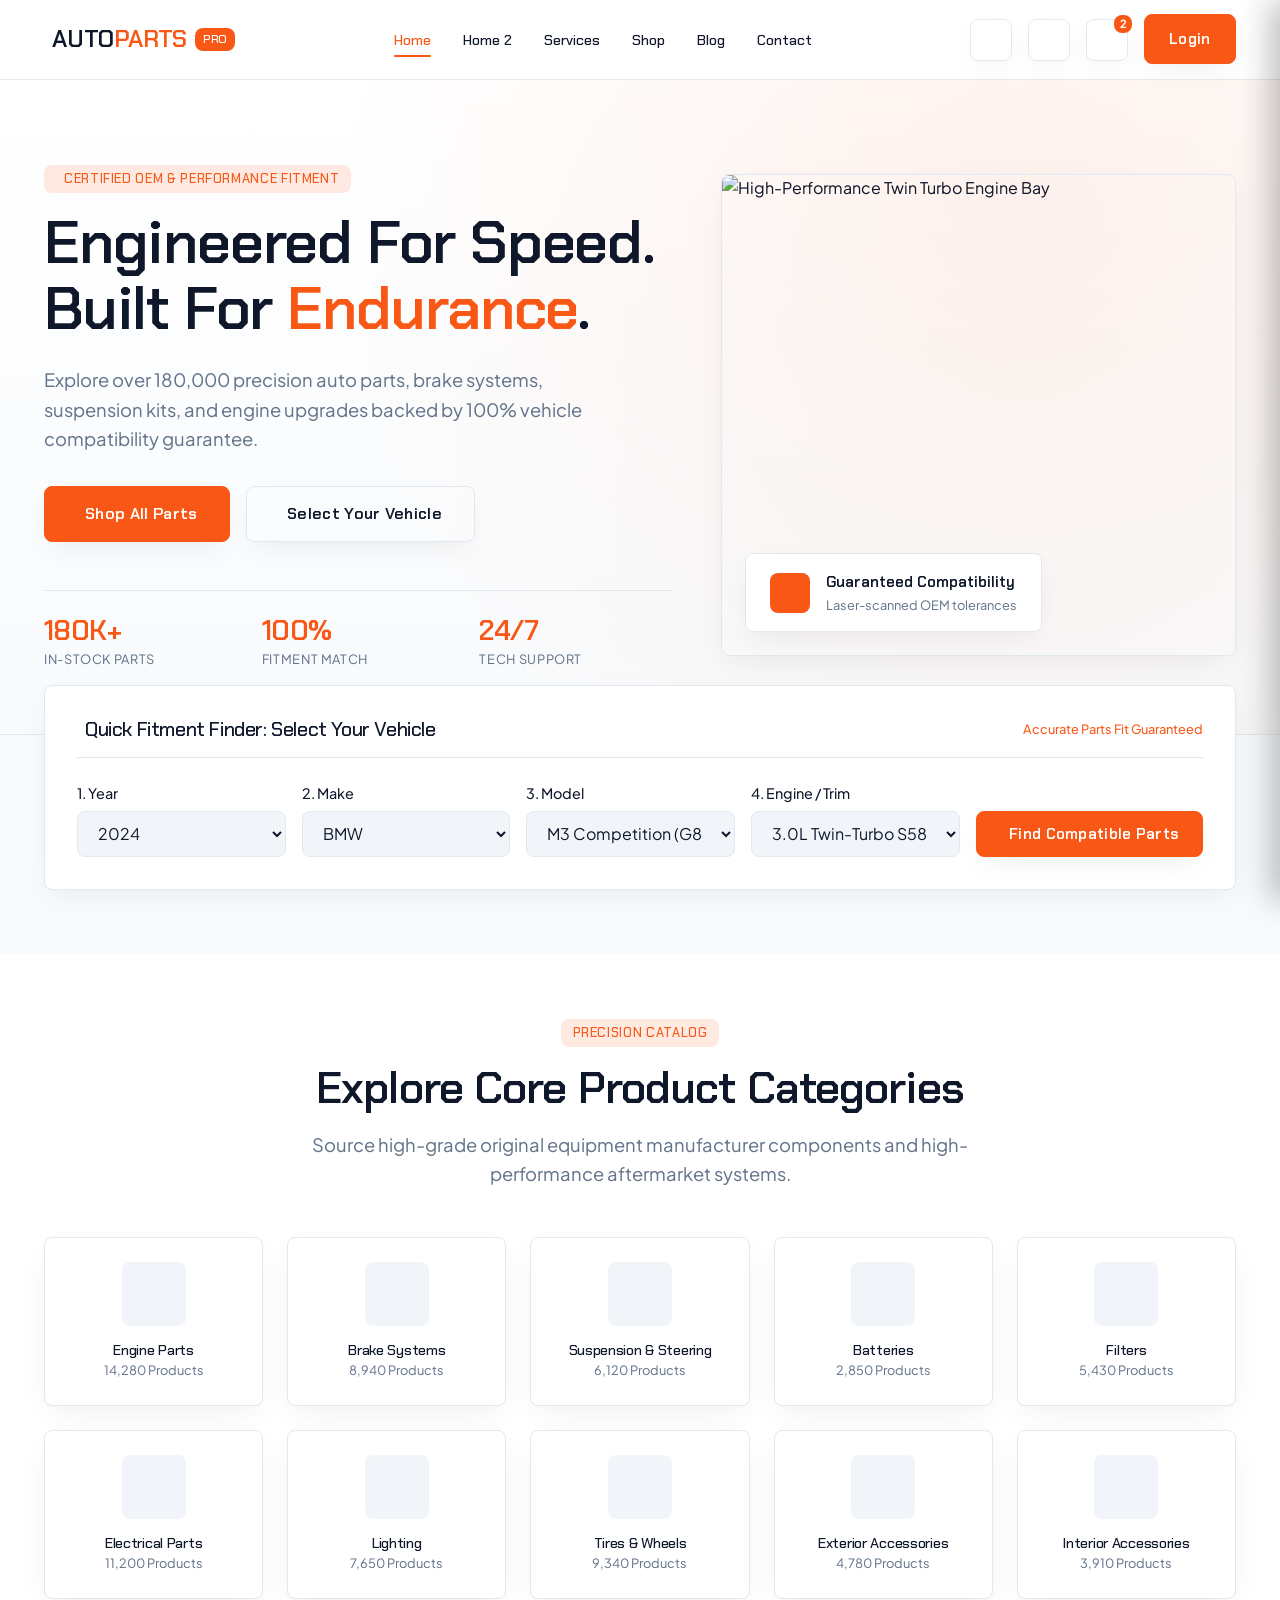
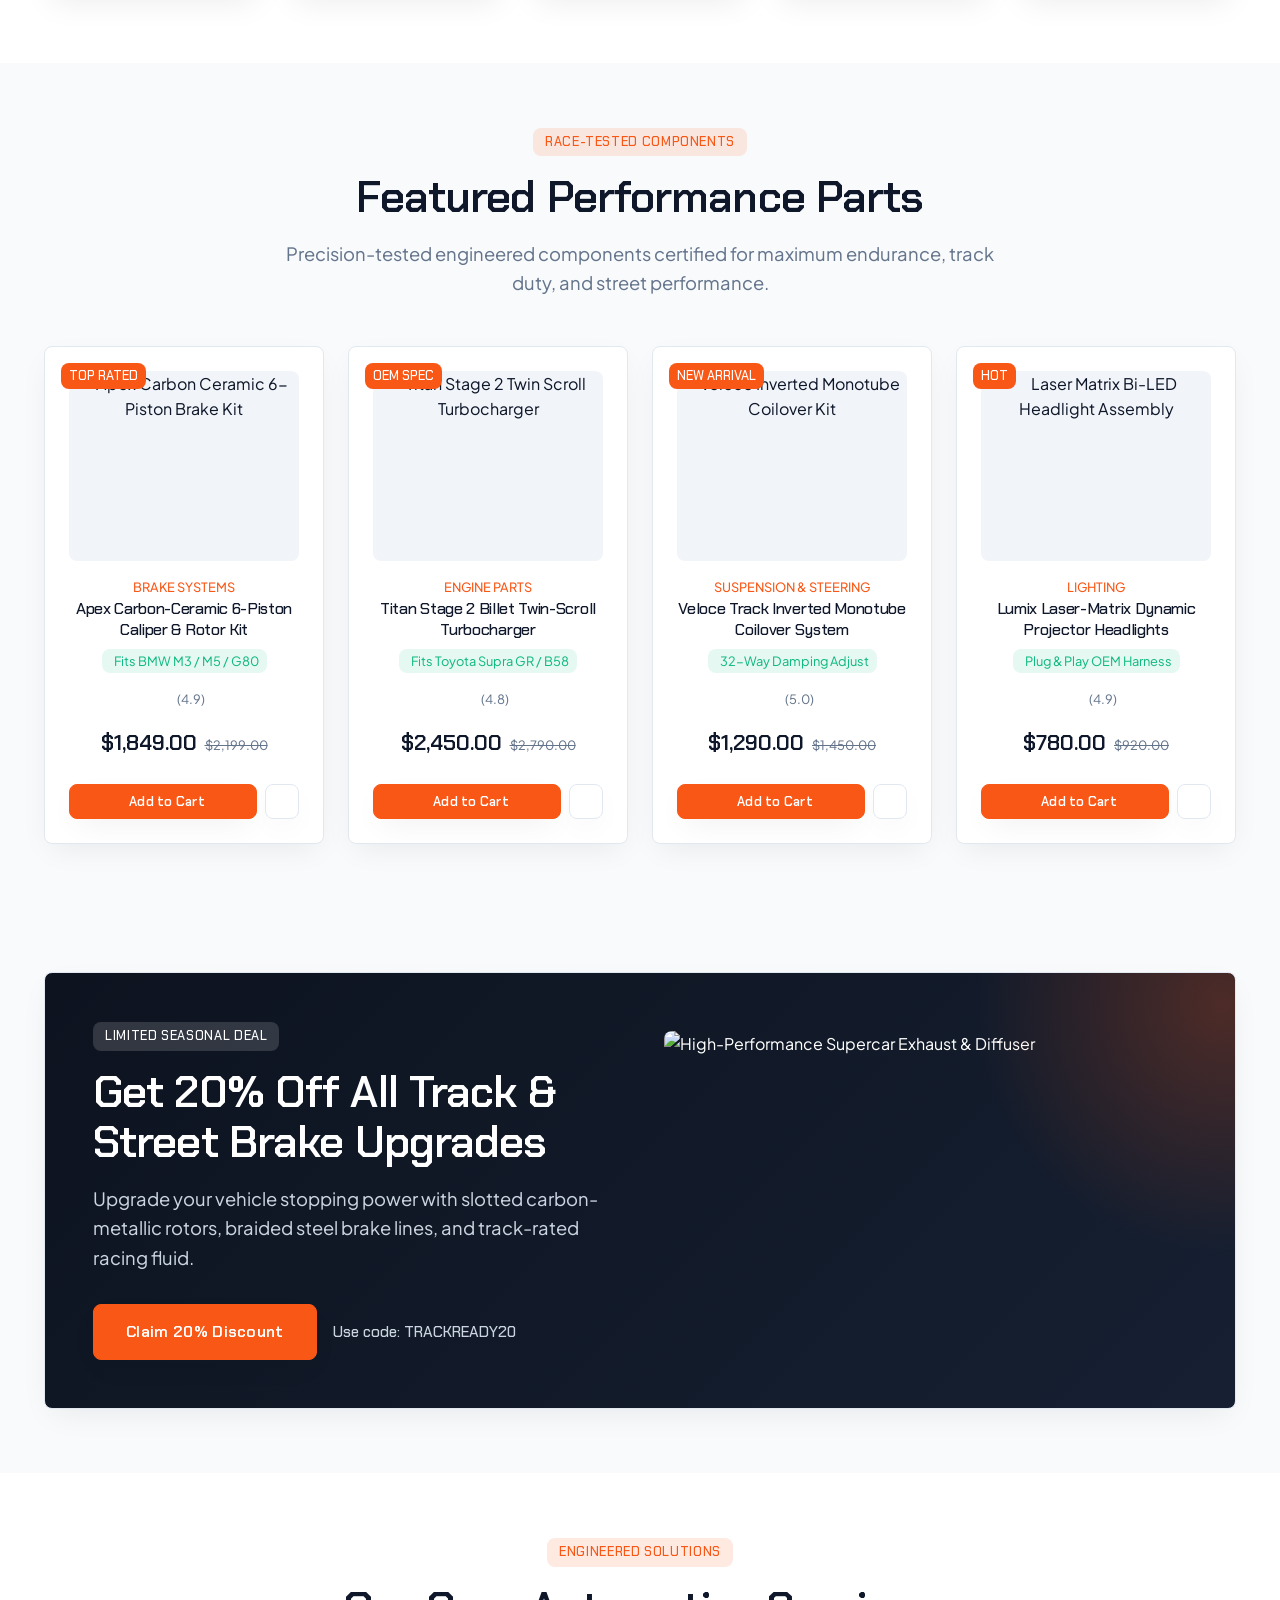
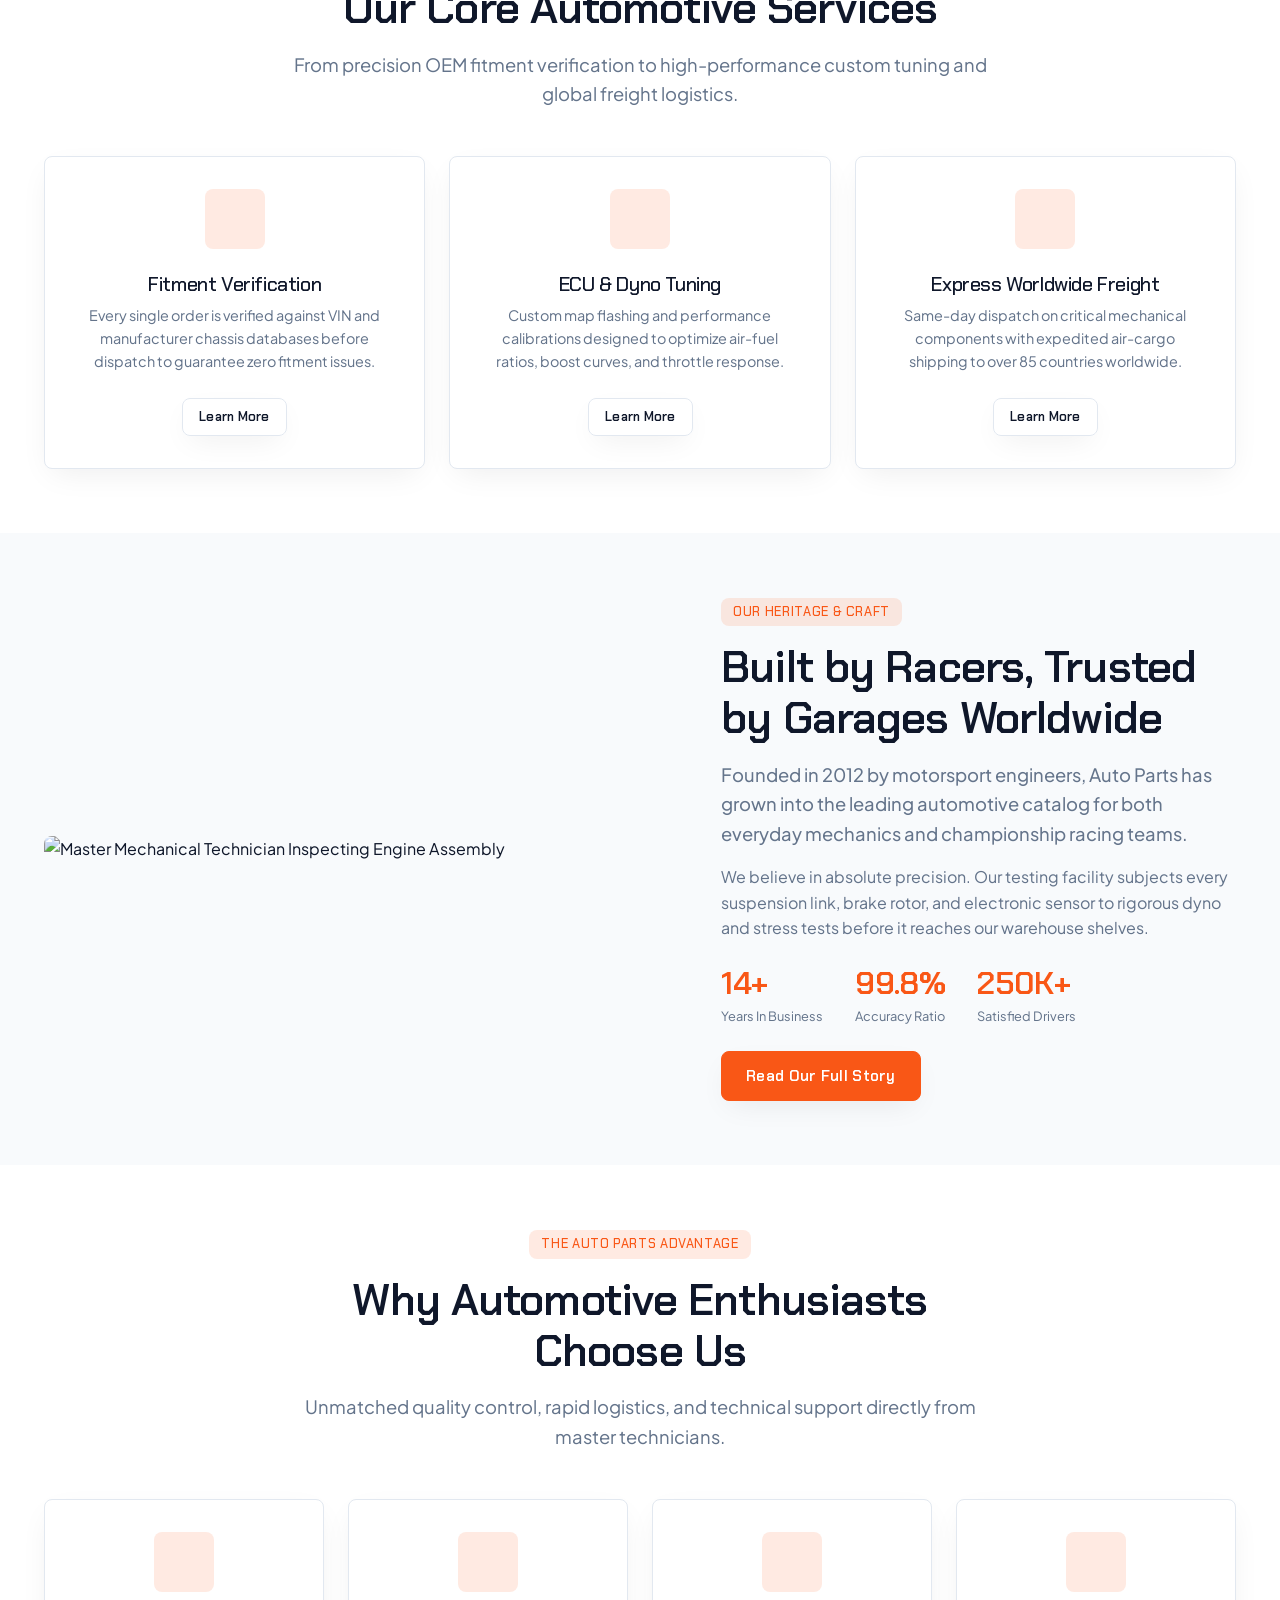
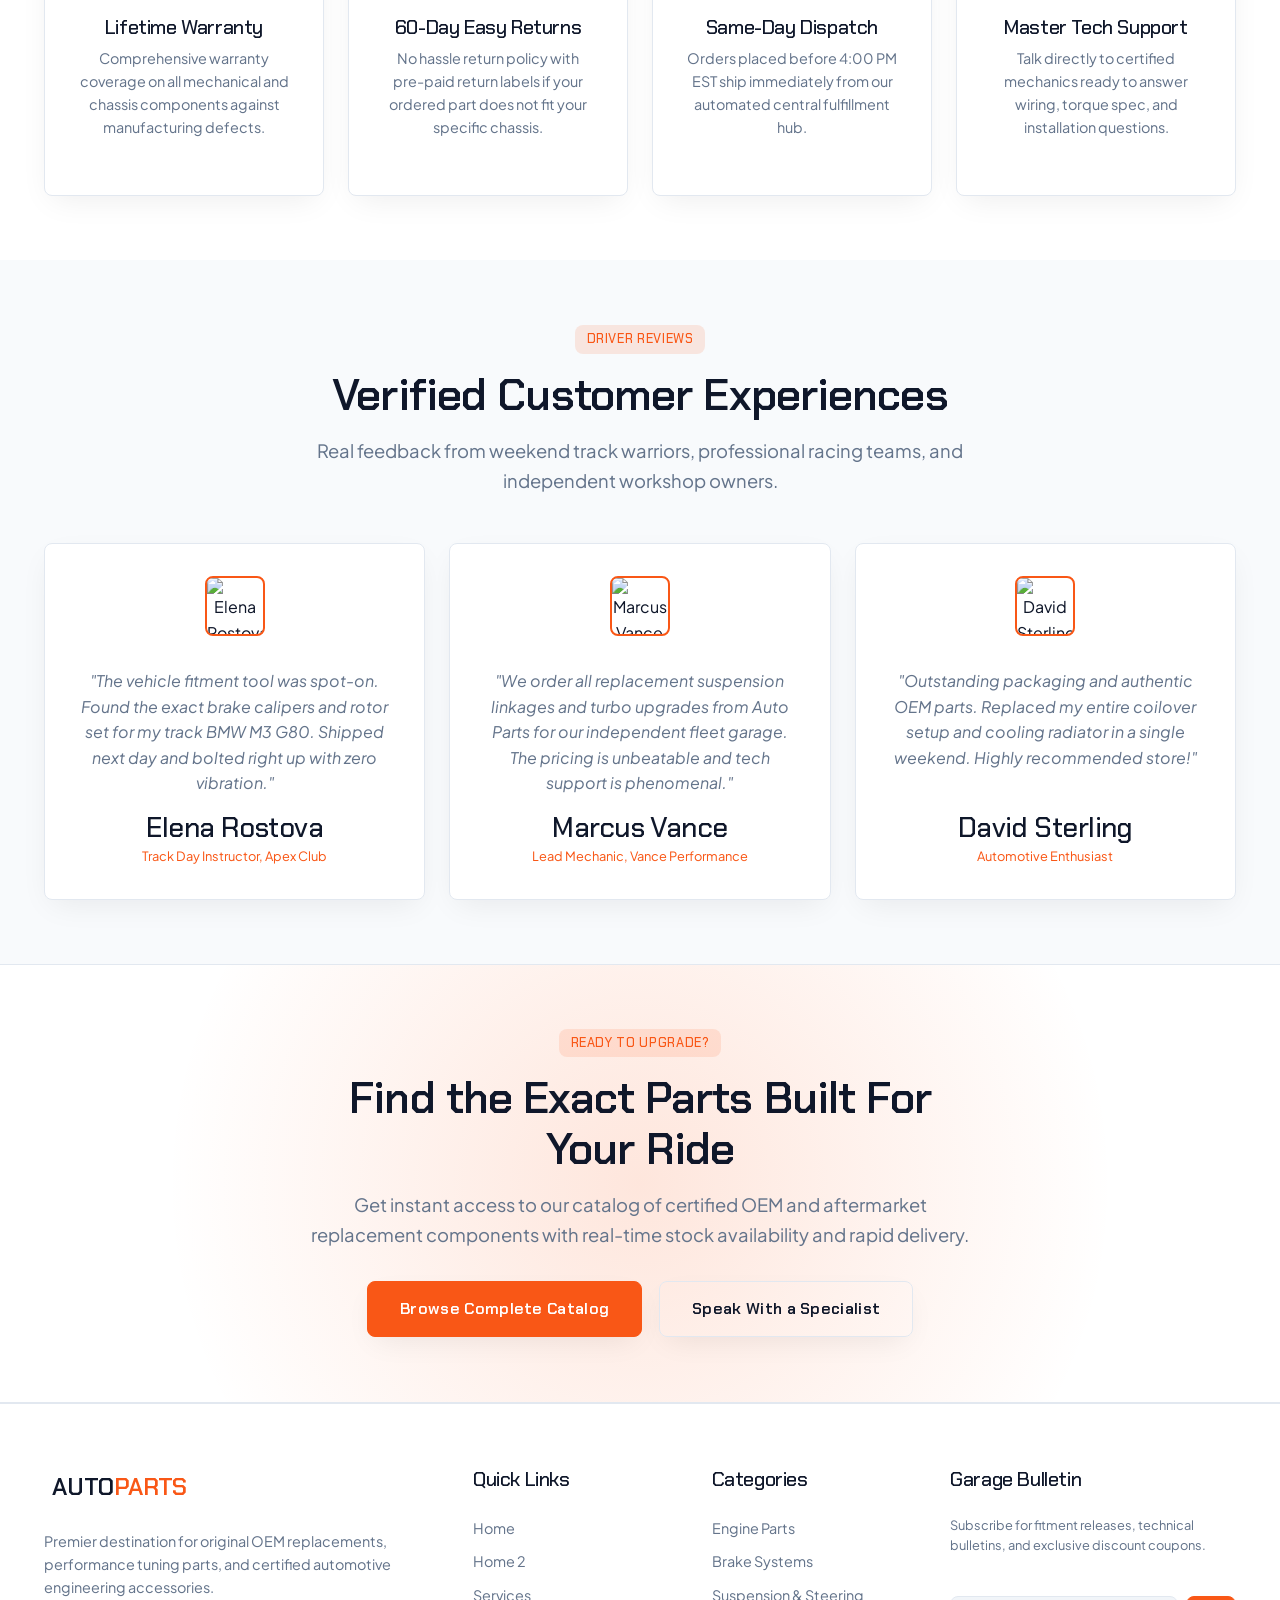
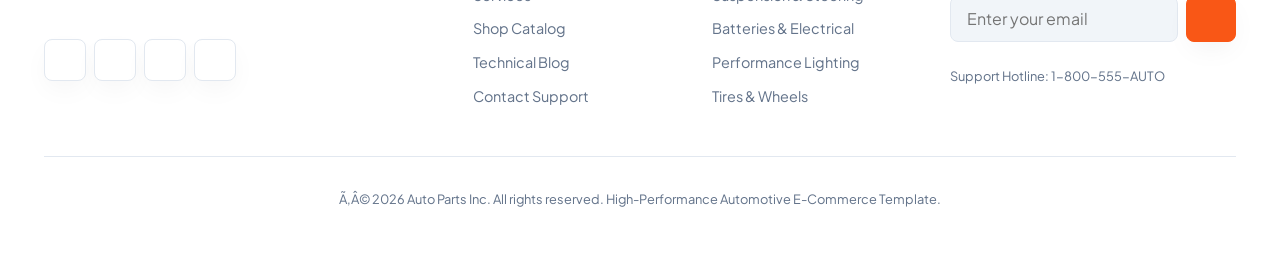
==== commit e80064f9: "in menu section remove the dashboard and also page" ====
--- a/index.html
+++ b/index.html
@@ -1,9 +1,9 @@
-<!DOCTYPE html>
+﻿<!DOCTYPE html>
 <html lang="en">
 <head>
   <meta charset="UTF-8">
   <meta name="viewport" content="width=device-width, initial-scale=1.0">
-  <title>Auto Parts — High-Performance Automotive Parts & Accessories</title>
+  <title>Auto Parts Ã¢â‚¬â€ High-Performance Automotive Parts & Accessories</title>
   <meta name="description" content="Premium OEM and aftermarket auto parts, high-performance brake systems, engines, suspension, and vehicle fitment lookup with guaranteed compatibility.">
   
   <!-- Favicon -->
@@ -58,7 +58,6 @@
           <li><a href="shop.html" class="nav-link">Shop</a></li>
           <li><a href="blog.html" class="nav-link">Blog</a></li>
           <li><a href="contact.html" class="nav-link">Contact</a></li>
-          <li><a href="dashboard.html" class="nav-link">Dashboard</a></li>
         </ul>
       </nav>
 
@@ -112,8 +111,7 @@
       <li><a href="shop.html" class="drawer-link"><i class="ri-store-2-line"></i> Shop Catalog</a></li>
       <li><a href="blog.html" class="drawer-link"><i class="ri-article-line"></i> Blog</a></li>
       <li><a href="contact.html" class="drawer-link"><i class="ri-mail-line"></i> Contact</a></li>
-      <li><a href="dashboard.html" class="drawer-link"><i class="ri-speed-up-line"></i> Dashboard</a></li>
-      <li><a href="login.html" class="drawer-link"><i class="ri-login-box-line"></i> Login</a></li>
+      <li style="margin-top: var(--space-2); padding: 0 var(--space-2);"><a href="login.html" class="btn btn-primary" style="width: 100%; justify-content: center;"><i class="ri-login-box-line"></i> Login</a></li>
     </ul>
 
     <!-- Controls inside drawer per Step 5 & 6 -->
@@ -125,7 +123,7 @@
         </button>
       </div>
       <div class="drawer-control-row">
-        <span>Toggle RTL (⇄)</span>
+        <span>Toggle RTL (Ã¢â€¡â€ž)</span>
         <button class="btn-icon rtl-toggle-btn" aria-label="Toggle RTL in Drawer">
           <i class="ri-arrow-left-right-line"></i>
         </button>
@@ -372,7 +370,7 @@
           <article class="product-card" id="part-2">
             <span class="product-badge">OEM Spec</span>
             <div class="product-image-wrap">
-              <img src="https://images.unsplash.com/photo-1486006920555-c77dce18193b?auto=format&fit=crop&w=600&q=80" alt="Titan Stage 2 Twin Scroll Turbocharger" loading="lazy">
+              <img src="https://i.pinimg.com/736x/cf/f8/35/cff8355e9ddbe1625031cc7fc9ada017.jpg" alt="Titan Stage 2 Twin Scroll Turbocharger" loading="lazy">
             </div>
             <span class="product-cat">Engine Parts</span>
             <h3 class="product-title">Titan Stage 2 Billet Twin-Scroll Turbocharger</h3>
@@ -422,7 +420,7 @@
           <article class="product-card" id="part-4">
             <span class="product-badge">Hot</span>
             <div class="product-image-wrap">
-              <img src="https://images.unsplash.com/photo-1541348263662-e0c8de4259ba?auto=format&fit=crop&w=600&q=80" alt="Laser Matrix Bi-LED Headlight Assembly" loading="lazy">
+              <img src="https://i.pinimg.com/1200x/c8/3d/27/c83d27767d7c39ef25b3e79299bb408b.jpg" alt="Laser Matrix Bi-LED Headlight Assembly" loading="lazy">
             </div>
             <span class="product-cat">Lighting</span>
             <h3 class="product-title">Lumix Laser-Matrix Dynamic Projector Headlights</h3>
@@ -515,7 +513,7 @@
             <h2>Built by Racers, Trusted by Garages Worldwide</h2>
             <p class="lead">Founded in 2012 by motorsport engineers, Auto Parts has grown into the leading automotive catalog for both everyday mechanics and championship racing teams.</p>
             <p>We believe in absolute precision. Our testing facility subjects every suspension link, brake rotor, and electronic sensor to rigorous dyno and stress tests before it reaches our warehouse shelves.</p>
-            <div style="display: flex; gap: var(--space-4); margin-block: var(--space-3);">
+            <div class="about-stats-row" style="display: flex; gap: var(--space-4); margin-block: var(--space-3);">
               <div>
                 <h3 style="color: var(--color-accent); font-size: 2rem; margin: 0;">14+</h3>
                 <span style="font-size: var(--size-caption); color: var(--text-muted);">Years In Business</span>
@@ -631,7 +629,7 @@
     </section>
   </main>
 
-  <!-- STEP 10 — FOOTER -->
+  <!-- STEP 10 Ã¢â‚¬â€ FOOTER -->
   <footer class="site-footer" id="site-footer">
     <div class="container">
       <div class="footer-grid">
@@ -698,7 +696,7 @@
 
       <!-- Copyright Centered (Step 10) -->
       <div class="footer-bottom">
-        <p>© 2026 Auto Parts Inc. All rights reserved. High-Performance Automotive E-Commerce Template.</p>
+        <p>Ã‚Â© 2026 Auto Parts Inc. All rights reserved. High-Performance Automotive E-Commerce Template.</p>
       </div>
     </div>
   </footer>
@@ -707,3 +705,4 @@
   <script src="assets/js/main.js"></script>
 </body>
 </html>
+
--- a/assets/css/style.css
+++ b/assets/css/style.css
@@ -1112,6 +1112,29 @@
   border-radius: var(--radius-global);
 }
 
+.simulator-grid {
+  display: grid;
+  grid-template-columns: 1fr 1.2fr;
+  gap: var(--space-4);
+  align-items: center;
+  border-top: 1px solid var(--border-color);
+  padding-top: var(--space-4);
+}
+
+.contact-grid {
+  display: grid;
+  grid-template-columns: 1.2fr 1fr;
+  gap: var(--space-5);
+  align-items: start;
+}
+
+.form-grid-2 {
+  display: grid;
+  grid-template-columns: 1fr 1fr;
+  gap: var(--space-2);
+  margin-bottom: var(--space-2);
+}
+
 /* ==========================================================================
    SERVICES & FEATURES GRIDS
    ========================================================================== */
@@ -1155,6 +1178,7 @@
   font-weight: var(--weight-h4);
   color: var(--text-main);
   margin-bottom: 2px;
+  margin-top: auto;
 }
 
 .testimonial-role {
@@ -1268,7 +1292,7 @@
   background: radial-gradient(circle at 50% 10%, rgba(249, 87, 22, 0.08) 0%, transparent 60%),
               var(--bg-body);
   padding: var(--space-3);
-  overflow: hidden;
+  overflow-x: hidden;
 }
 
 .auth-card {
@@ -1619,6 +1643,12 @@
     display: none !important;
   }
 
+  /* Hide RTL toggle and Login button in header on mobile, available in drawer */
+  #rtl-toggle,
+  #nav-login-btn {
+    display: none !important;
+  }
+
   .hamburger-btn {
     display: inline-flex !important;
   }
@@ -1639,6 +1669,8 @@
     grid-template-columns: repeat(2, 1fr);
   }
 
+  .simulator-grid,
+  .contact-grid,
   .services-grid {
     grid-template-columns: repeat(2, 1fr);
   }
@@ -1656,7 +1688,8 @@
     text-align: center;
   }
 
-  .hero-actions {
+  .hero-actions,
+  .about-stats-row {
     justify-content: center;
   }
 
@@ -1697,6 +1730,9 @@
     grid-template-columns: 1fr;
   }
 
+  .simulator-grid,
+  .contact-grid,
+  .form-grid-2,
   .services-grid {
     grid-template-columns: 1fr;
   }
@@ -1756,3 +1792,41 @@
     text-align: center;
   }
 }
+
+/* ==========================================================================
+   BACK TO TOP BUTTON
+   ========================================================================== */
+.back-to-top {
+  position: fixed;
+  bottom: 2rem;
+  right: 2rem;
+  width: 3rem;
+  height: 3rem;
+  background-color: var(--color-accent);
+  color: var(--text-inverse);
+  border-radius: var(--radius-global);
+  display: flex;
+  align-items: center;
+  justify-content: center;
+  font-size: 1.25rem;
+  box-shadow: var(--shadow-global);
+  z-index: 99;
+  cursor: pointer;
+  opacity: 0;
+  visibility: hidden;
+  transform: translateY(10px);
+  transition: all var(--transition-normal);
+  border: none;
+}
+
+.back-to-top.show {
+  opacity: 1;
+  visibility: visible;
+  transform: translateY(0);
+}
+
+.back-to-top:hover {
+  background-color: var(--color-accent-hover);
+  transform: translateY(-5px);
+  box-shadow: var(--shadow-hover);
+}
